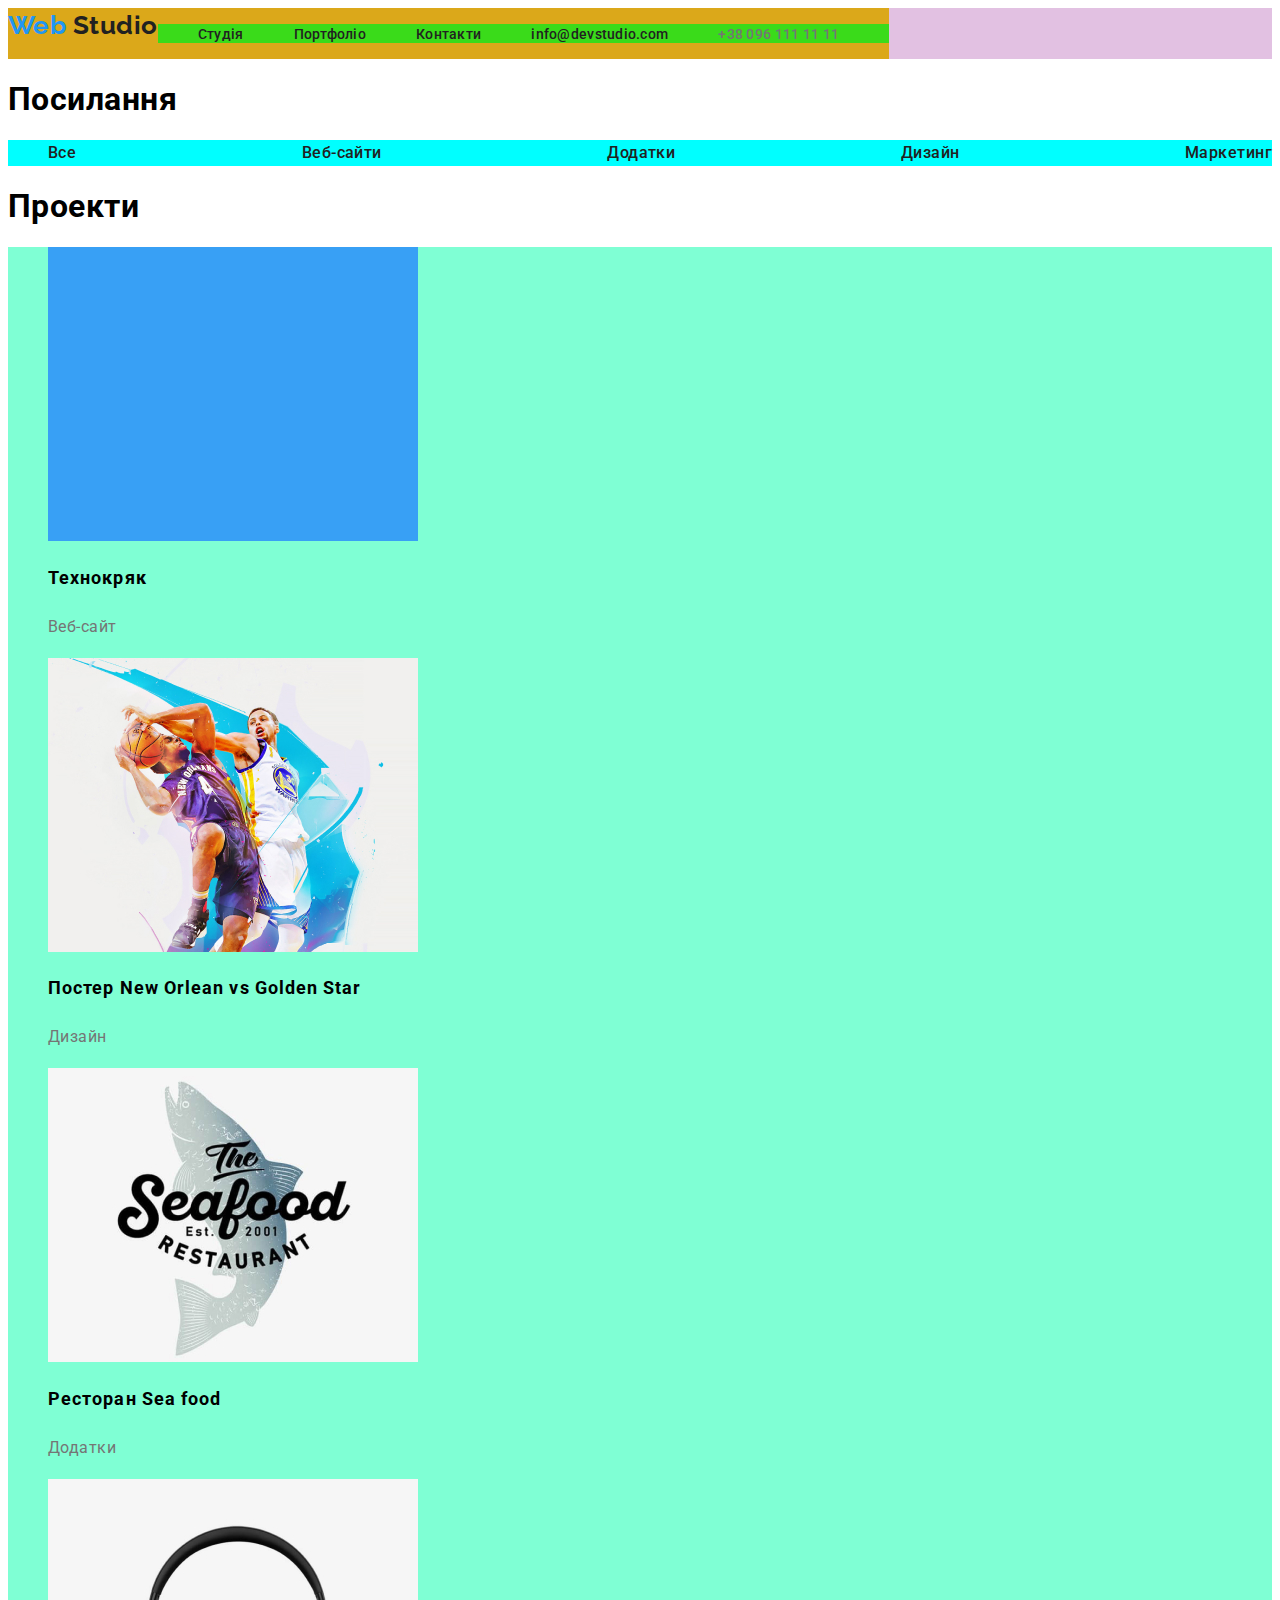
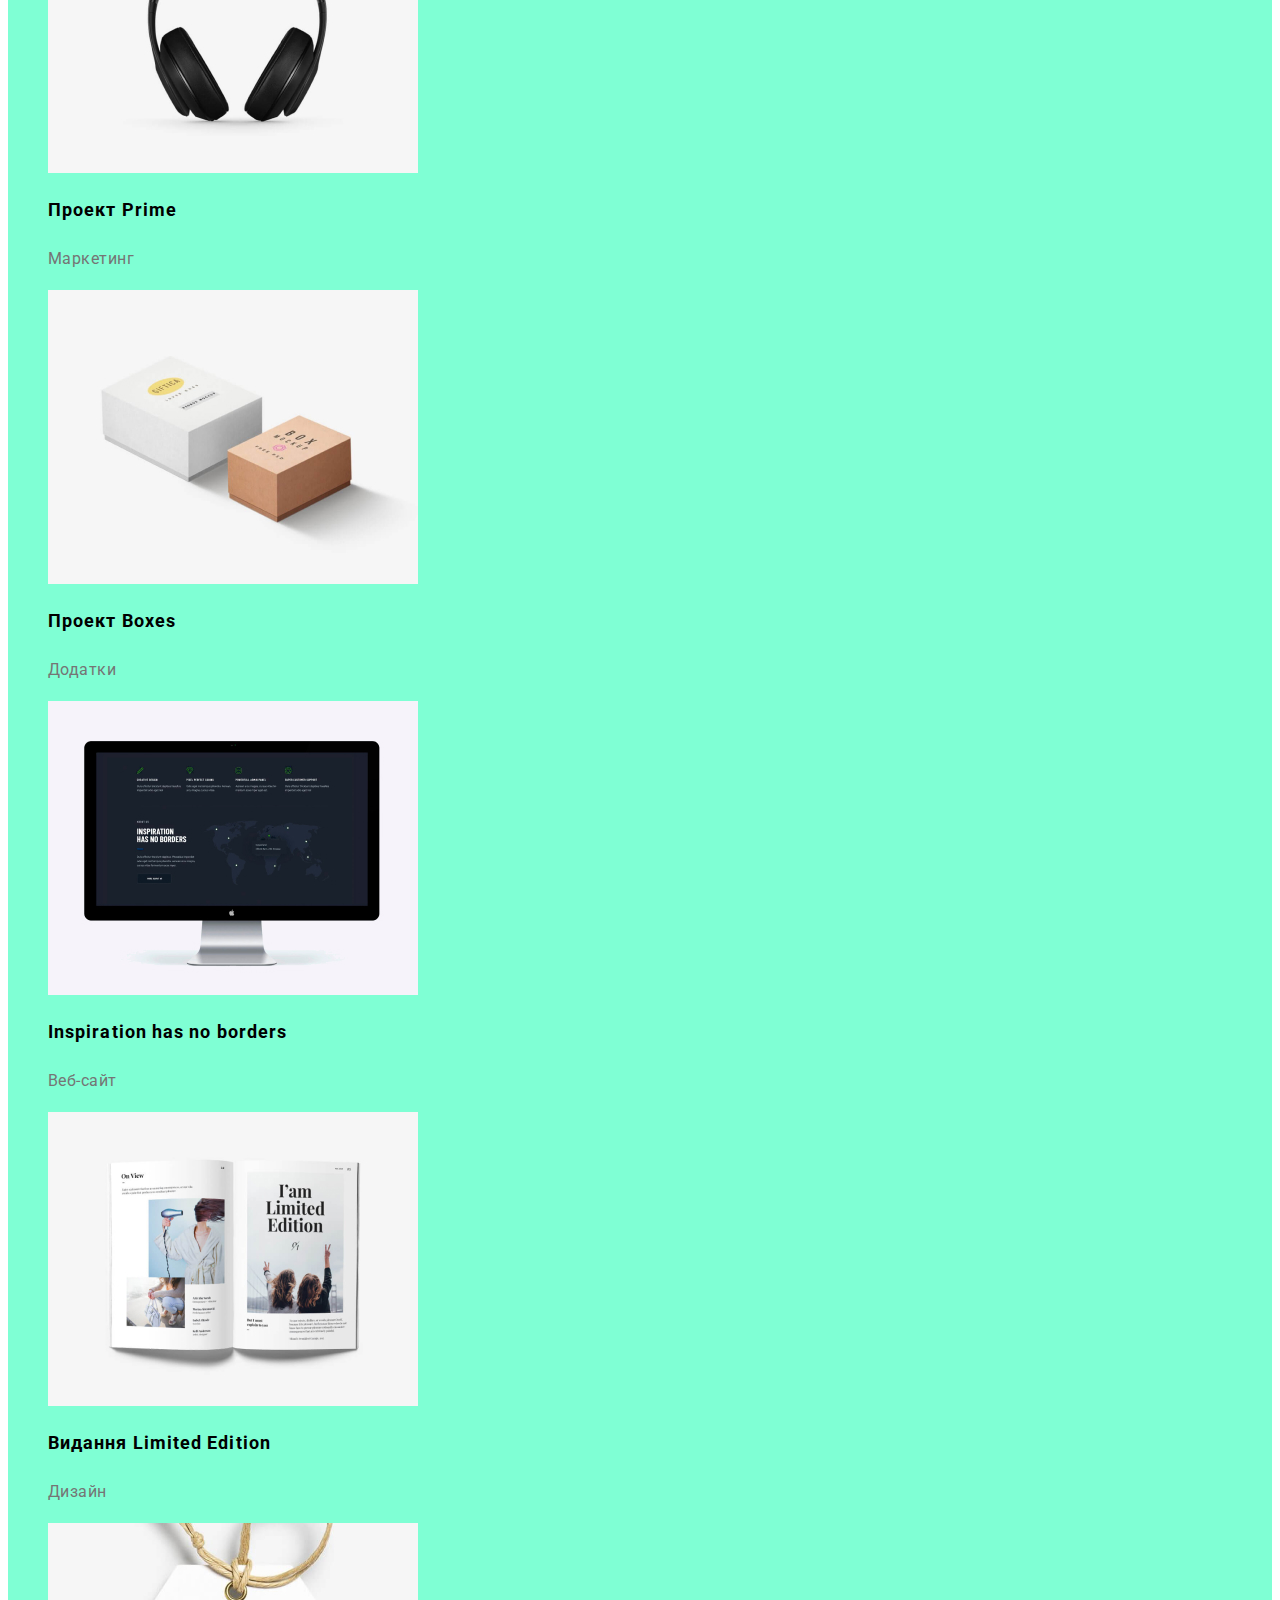
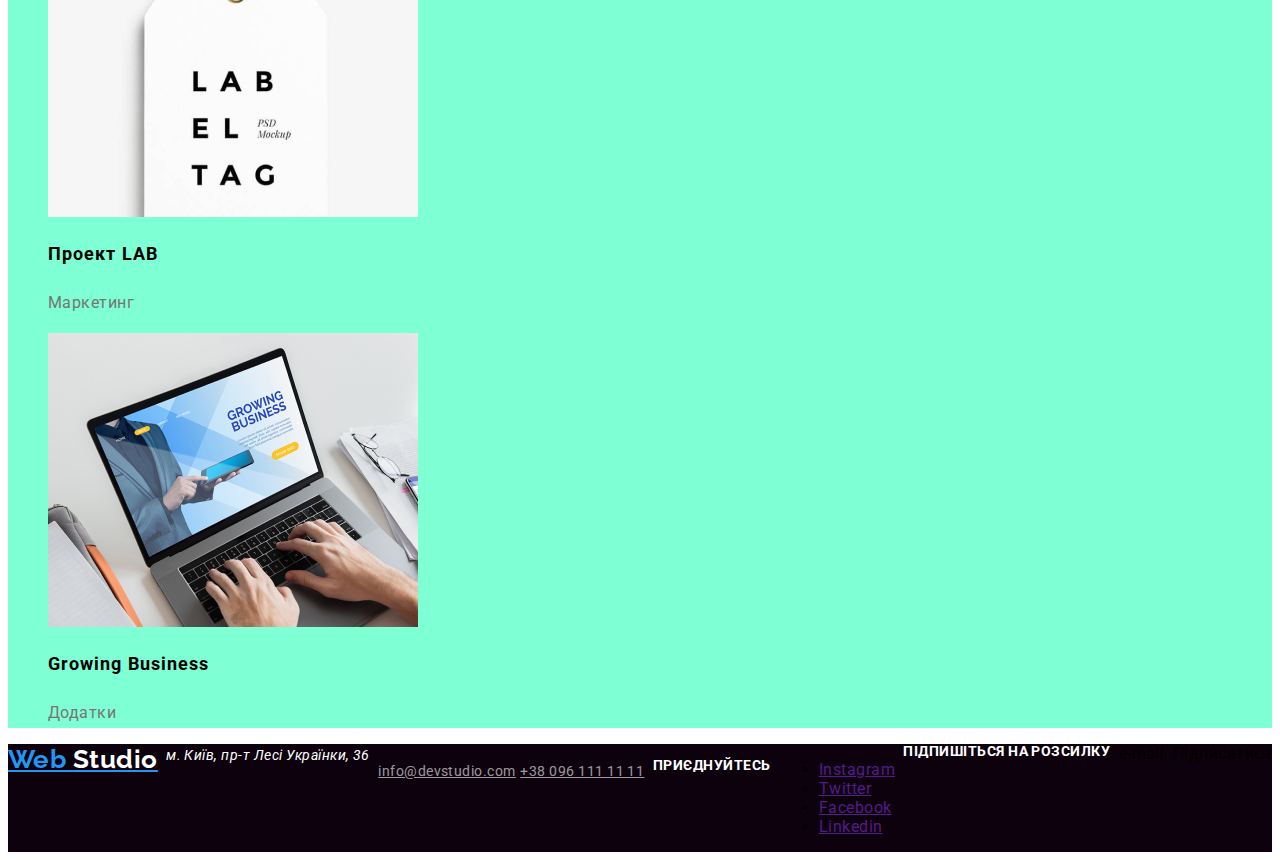
==== portfolio.html @ 268b8dd5 "styles-portfolio" ====
<!DOCTYPE html>
<html lang="en">
<head>
    <meta charset="UTF-8">
    <meta http-equiv="X-UA-Compatible" content="IE=edge">
    <meta name="viewport" content="width=device-width, initial-scale=1.0">
    <title>Document</title>
    <link
        href="https://fonts.googleapis.com/css2?family=Raleway:wght@400;500;700&family=
        Roboto:wght@400;500;700&display=swap"
        rel="stylesheet"/>
    <link rel="stylesheet" href="./css/styles-portfolio.css"/>
</head>
<body>
    <header class="head-main">
        <nav class="head-nav">
            <a href="" class="name-one">Web
                <span class="name-two">Studio</span></a>
    
          <ul class="comtainer-nav">
                <li><a href="" class="hat">Студія</a></li>
                <li><a href="" class="hat">Портфоліо</a></li>
                <li><a href="" class="hat">Контакти</a></li>
                <li><a href="" class="mail-one">info@devstudio.com</a></li>
                <li><a href="" class="number">+38 096 111 11 11</a></li>
          </ul>
        </nav>
    </header>
<section>
    <h1>Посилання</h1>
    <!--hidden-->
   
    <ul class="hipperlink">
        <li><a href="" class="hipper">Все</a></li>
        <li><a href="" class="hipper">Веб-сайти</a></li>
        <li><a href="" class="hipper">Додатки</a></li>
        <li><a href="" class="hipper">Дизайн</a></li>
        <li><a href="" class="hipper">Маркетинг</a></li>
    </ul>
</section>
<section class="main-project">
    <h1>Проекти</h1>
    <!--hidden-->
    
    <ul class="project">
        <li>
            <img src="./images-portfolio/hover-overlay.jpg" alt="Технокряк">
            <h2 class="project-list">Технокряк</h2>
            <p class="text-in">Веб-сайт</p>
        </li>
        <li>
            <img src="./images-portfolio/img-p-2.jpg" alt="Постер">
            <h2 class="project-list">Постер New Orlean vs Golden Star</h2>
            <p class="text-in">Дизайн</p>
        </li>
        <li>
            <img src="./images-portfolio/img-p-3.jpg" alt="ресторан">
            <h2 class="project-list">Ресторан Sea food</h2>
            <p class="text-in">Додатки</p>
        </li>
        <li>
            <img src="./images-portfolio/img-p-4.jpg" alt="proekt">
            <h2 class="project-list">Проект Prime</h2>
            <p class="text-in">Маркетинг</p>
        </li>
        <li>
            <img src="./images-portfolio/img-p-5.jpg" alt="boxes">
            <h2 class="project-list">Проект Boxes</h2>
            <p class="text-in">Додатки</p>
        </li>
        <li>
            <img src="./images-portfolio/img-p-6.jpg" alt="inspiration">
            <h2 class="project-list">Inspiration has no borders</h2>
            <p class="text-in">Веб-сайт</p>
        </li>
        <li>
            <img src="./images-portfolio/img-p-7.jpg" alt="vydannia">
            <h2 class="project-list">Видання Limited Edition</h2>
            <p class="text-in">Дизайн</p>
        </li>
        <li>
            <img src="./images-portfolio/img-p-8.jpg" alt="lab">
            <h2 class="project-list">Проект LAB</h2>
            <p class="text-in">Маркетинг</p>
        </li>
        <li>
            <img src="./images-portfolio/img-p-9.jpg" alt="growing">
            <h2 class="project-list">Growing Business</h2>
            <p class="text-in">Додатки</p>
        </li>
            </ul>
</section>

<footer class="last">
    <a href="" class="logo-one">Web
        <span class="logo-two">Studio</span></a>

    <address class="location">м. Київ, пр-т Лесі Українки, 36</address>

    <p>
        <a href="" class="phone">info@devstudio.com</a>
        <a href="" class="phone">+38 096 111 11 11</a>
    </p>

    <h3 class="subscribe">Приєднуйтесь</h3>
    <ul>
        <li><a href="">Instagram</a></li>
        <li><a href="">Twitter</a></li>
        <li><a href="">Facebook</a></li>
        <li><a href="">Linkedin</a></li>
    </ul>

    <b class="subscribe">Підпишіться на розсилку</b>
    <div>e-mail</div>
    <div class="button">Підписатися</div>
</footer>
</body>
</html>
---- css/styles-portfolio.css ----
html {
  box-sizing: border-box;
}
*,
*::before,
*::after {
  box-sizing: inherit;
}
:root {
  --main-color: #212121;
  --accent-color: #2196f3;
  --add-color: #757575;
  --add-color-two: #ffffff;
}
body {
  color: var (--main-color);
  font-family: Roboto, sans-serif;
  letter-spacing: 0.03em;
}
.name-one {
  font-family: Raleway, sans-serif;
  font-weight: 700;
  font-size: 26px;
  line-height: 1.19;
  color: var(--accent-color);
  text-decoration: none;
}
.name-two {
  font-weight: 700;
  font-size: 26px;
  line-height: 1.38;
  color: var(--main-color);
}
.hat {
  color: var(--main-color);
  font-weight: 500;
  font-size: 14px;
  line-height: 1.14;
  letter-spacing: 0.02em;
  text-decoration: none;
}
.hat:hover,
.hat:focus {
  color: var(--accent-color);
}
.mail-one {
  color: var(--main-color);
  font-weight: 500;
  font-size: 14px;
  line-height: 1.14;
  letter-spacing: 0.02em;
  text-decoration: none;
}
.number {
  font-weight: 500;
  font-size: 14px;
  line-height: 1.14;
  letter-spacing: 0.02em;
  color: var(--add-color);
  text-decoration: none;
}
.mail-one:hover,
.mail-one:focus {
  color: var(--accent-color);
}
.hipperlink {
  list-style-type: none;
  background-color: aqua;
  display: flex;
  justify-content: space-between;
}
.hipper {
  text-decoration: none;
  font-weight: 500;
  font-size: 16px;
  line-height: 1.62;
  color: var(--main-color);
}
.comtainer-nav li {
  margin-right: 50px;
  outline: tomato;
  list-style-type: none;
}
.project {
  list-style-type: none;
  background-color: aquamarine;
  justify-content: center;
}
.project-list {
  font-weight: 700;
  font-size: 18px;
  line-height: 2;
  letter-spacing: 0.06em;
  color: var (--main-color);
}
.text-in {
  font-weight: 400;
  font-size: 16px;
  line-height: 1.87;
  color: var(--add-color);
}
.logo-one {
  font-family: Raleway, sans-serif;
  font-weight: 700;
  font-size: 26px;
  line-height: 1.19;
  color: var(--accent-color);
}
.logo-two {
  font-weight: 700;
  font-size: 26px;
  line-height: 1.19;
  color: var(--add-color-two);
}
.location {
  font-size: 14px;
  line-height: 1.71;
  color: var(--add-color-two);
}
.phone {
  font-size: 14px;
  line-height: 1.71;
  color: rgba(255, 255, 255, 0.6);
}
.subscribe {
  font-weight: 700;
  font-size: 14px;
  line-height: 1.14;
  text-transform: uppercase;
  color: var(--add-color-two);
}
.last {
  display: flex;
  justify-content: space-between;
  background-color: rgb(12, 1, 12);
}
.head-main {
  display: flex;
  justify-content: space-between;
  background-color: rgb(226, 193, 226);
}
.comtainer-nav {
  display: flex;
  justify-content: space-between;
  background-color: rgb(58, 219, 26);
}
.comtainer-nav li {
  margin-right: 50px;
  outline: tomato;
  /* нема outline? */
  list-style-type: none;
}
.head-nav {
  display: flex;
  justify-content: space-between;
  background-color: rgb(219, 168, 26);
}
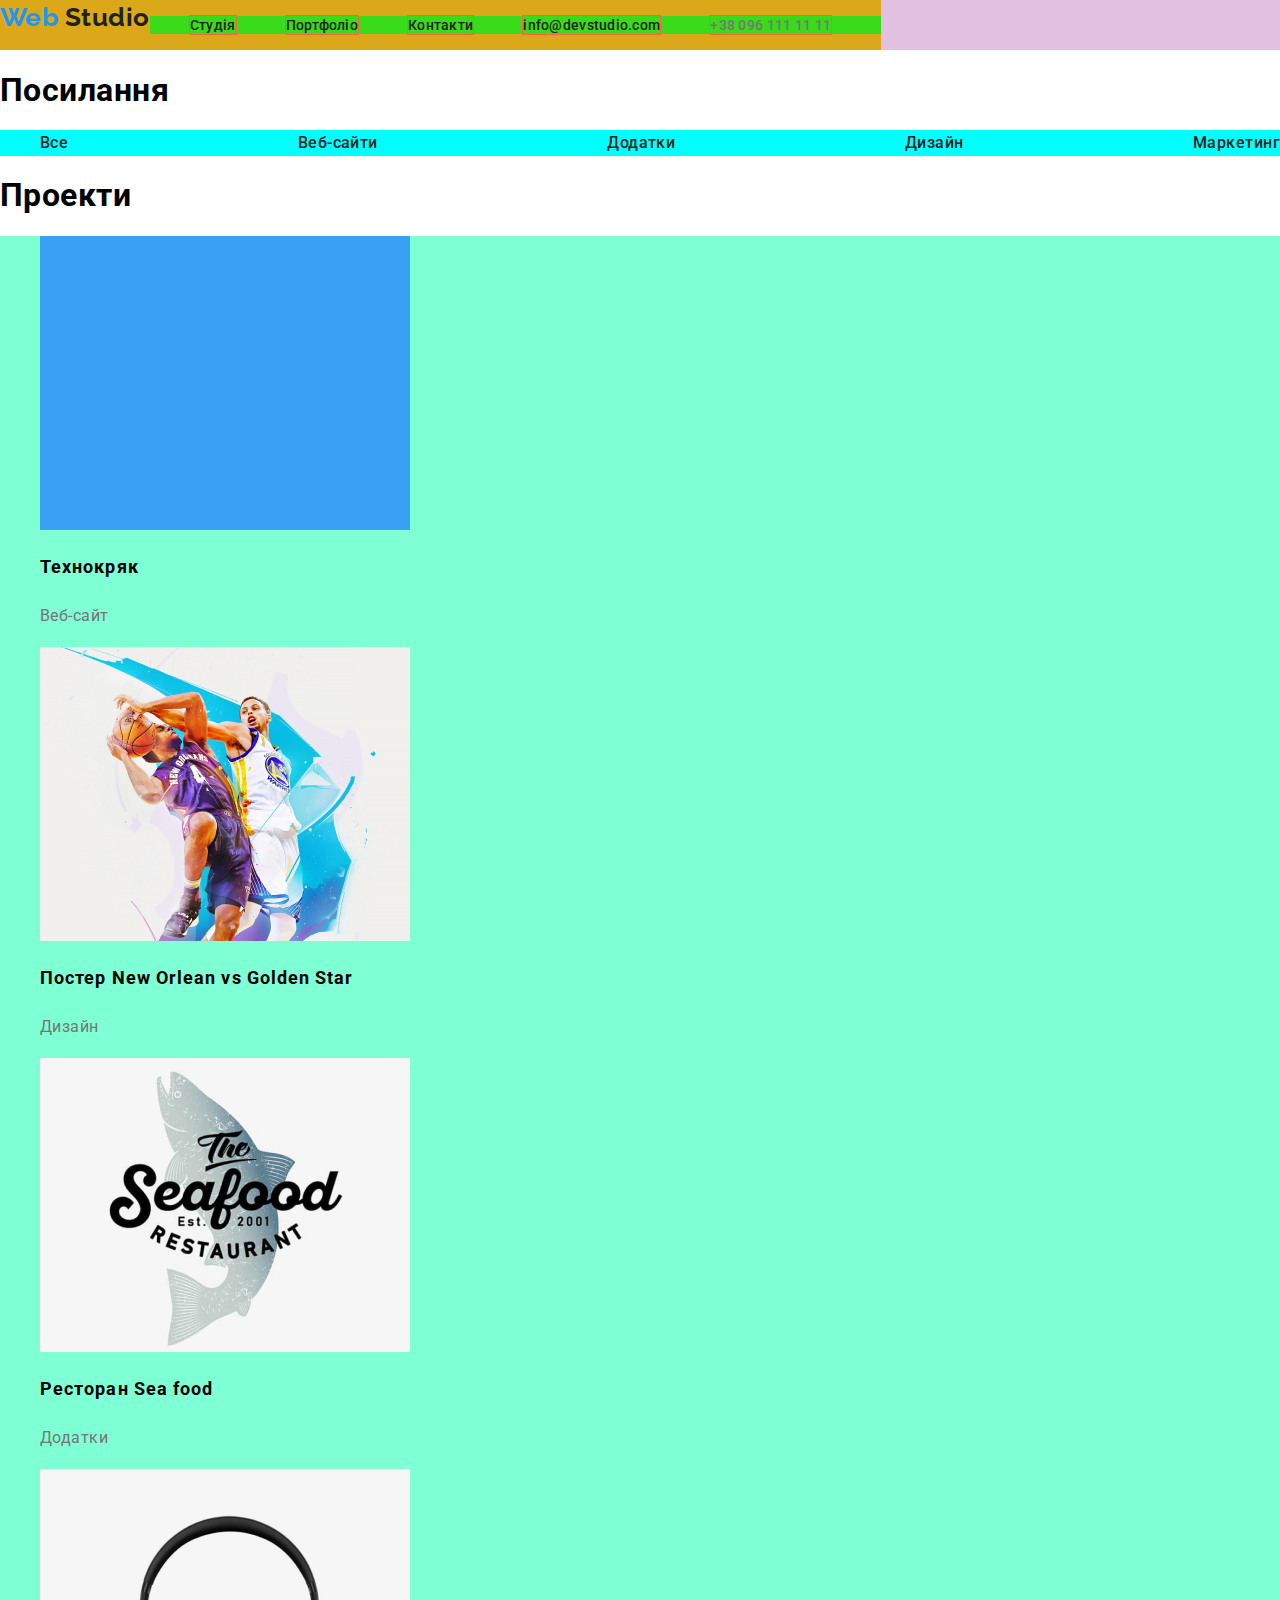
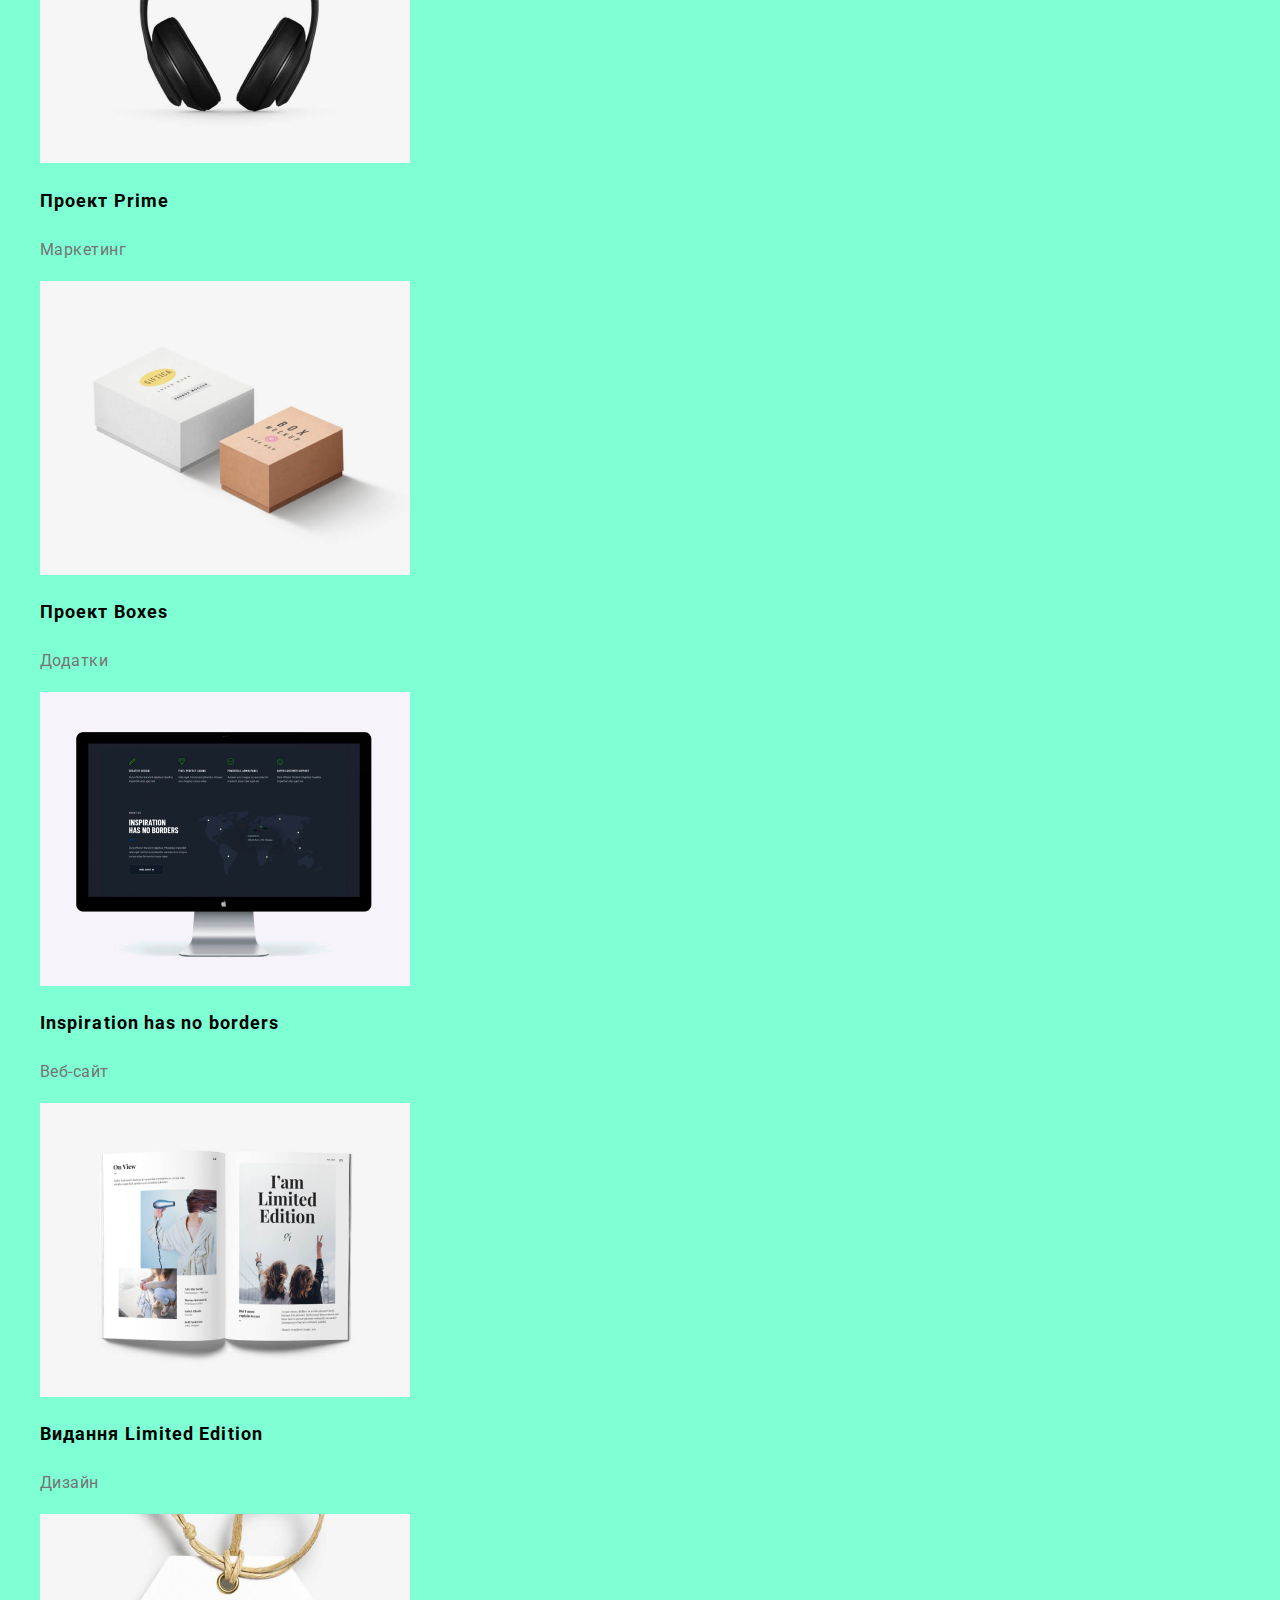
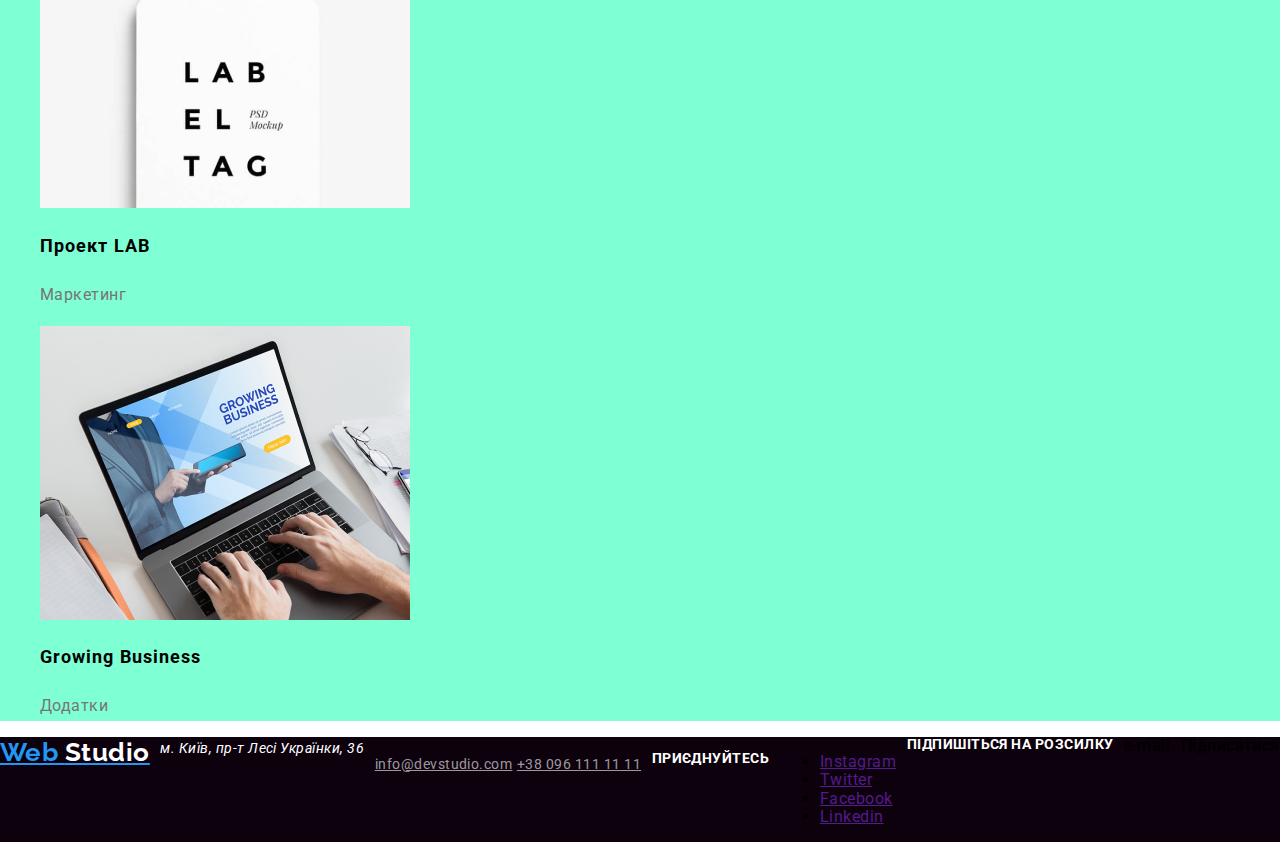
==== commit ccb15f4b: "classes" ====
--- a/portfolio.html
+++ b/portfolio.html
@@ -9,6 +9,8 @@
         href="https://fonts.googleapis.com/css2?family=Raleway:wght@400;500;700&family=
         Roboto:wght@400;500;700&display=swap"
         rel="stylesheet"/>
+    <link rel="stylesheet" 
+    href="https://cdnjs.cloudflare.com/ajax/libs/modern-normalize/1.1.0/modern-normalize.min.css" />
     <link rel="stylesheet" href="./css/styles-portfolio.css"/>
 </head>
 <body>
@@ -18,7 +20,7 @@
                 <span class="name-two">Studio</span></a>
     
           <ul class="comtainer-nav">
-                <li><a href="" class="hat">Студія</a></li>
+                <li><a href="./index.html" class="hat">Студія</a></li>
                 <li><a href="" class="hat">Портфоліо</a></li>
                 <li><a href="" class="hat">Контакти</a></li>
                 <li><a href="" class="mail-one">info@devstudio.com</a></li>
--- a/css/styles-portfolio.css
+++ b/css/styles-portfolio.css
@@ -146,8 +146,8 @@
 }
 .comtainer-nav li {
   margin-right: 50px;
-  outline: tomato;
-  /* нема outline? */
+  outline: 1px solid tomato;
+  /* нема outline? вже є: пропустила 1px solid*/
   list-style-type: none;
 }
 .head-nav {
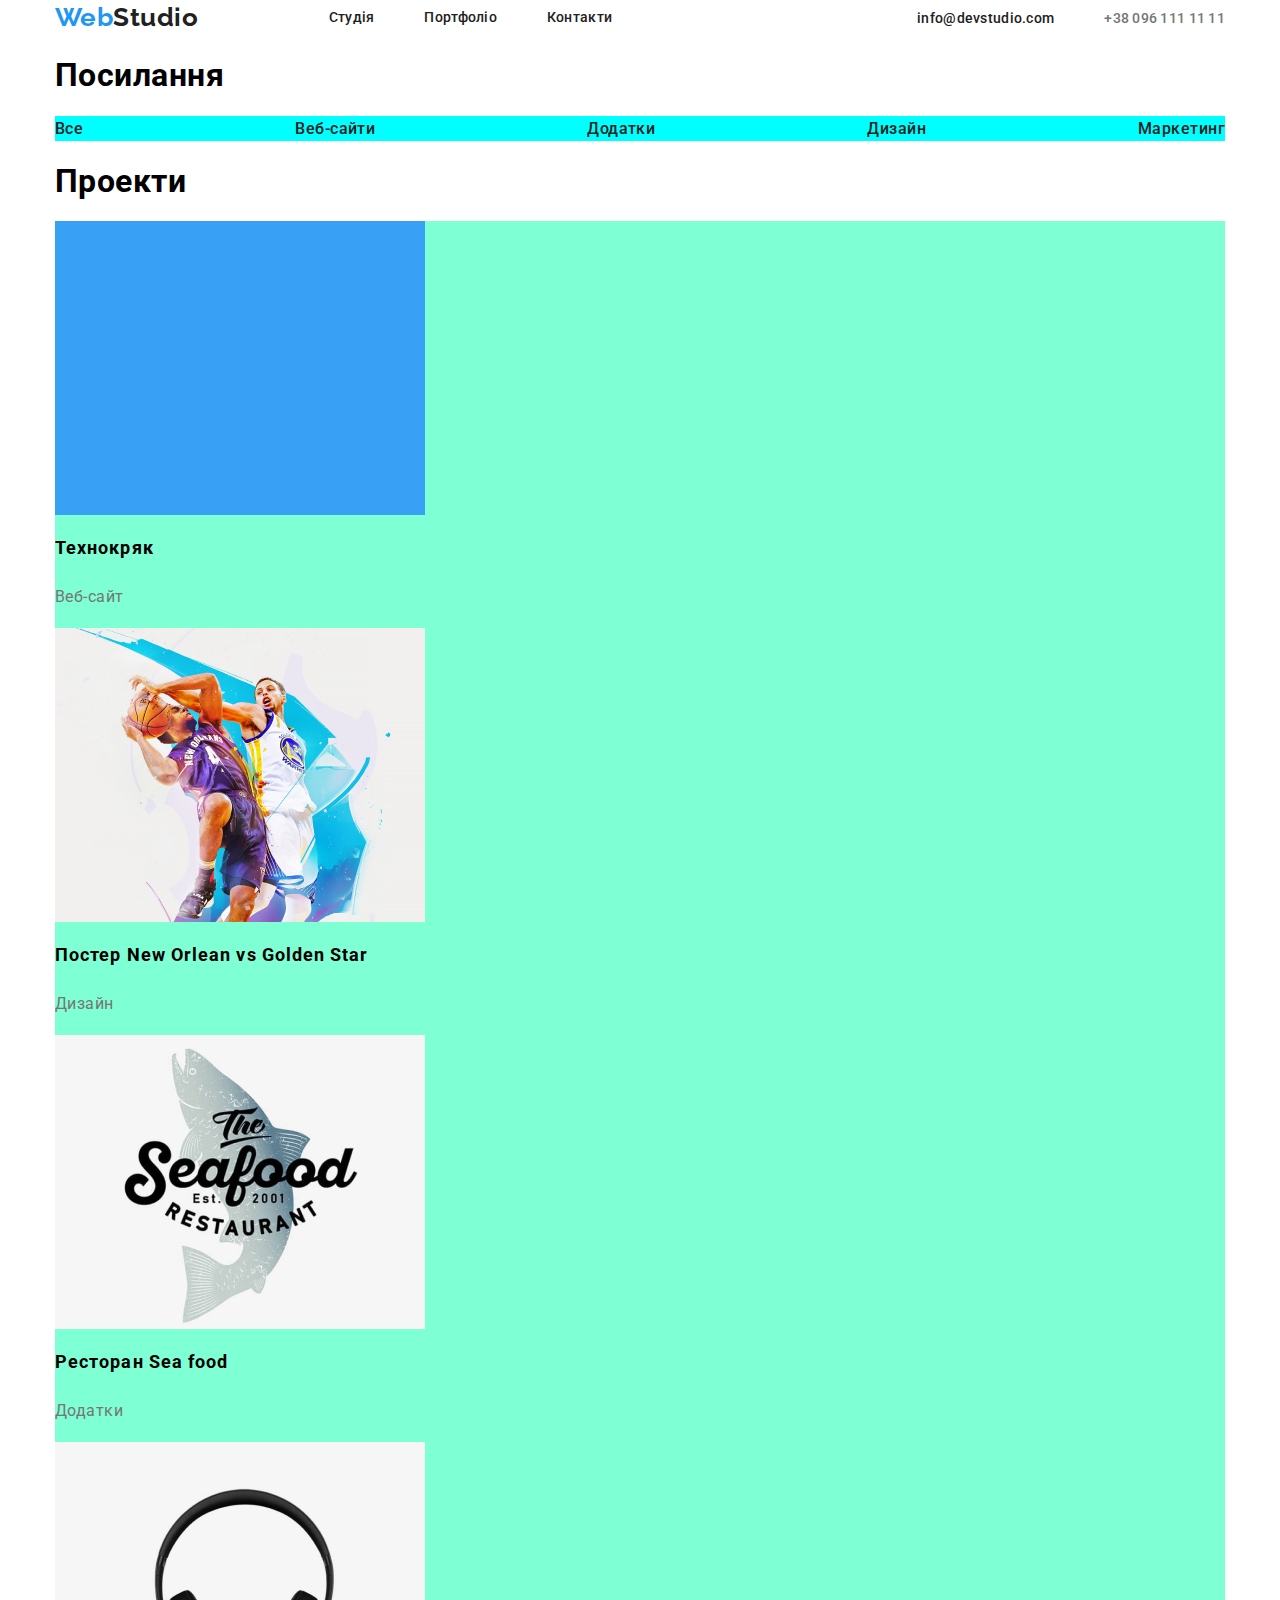
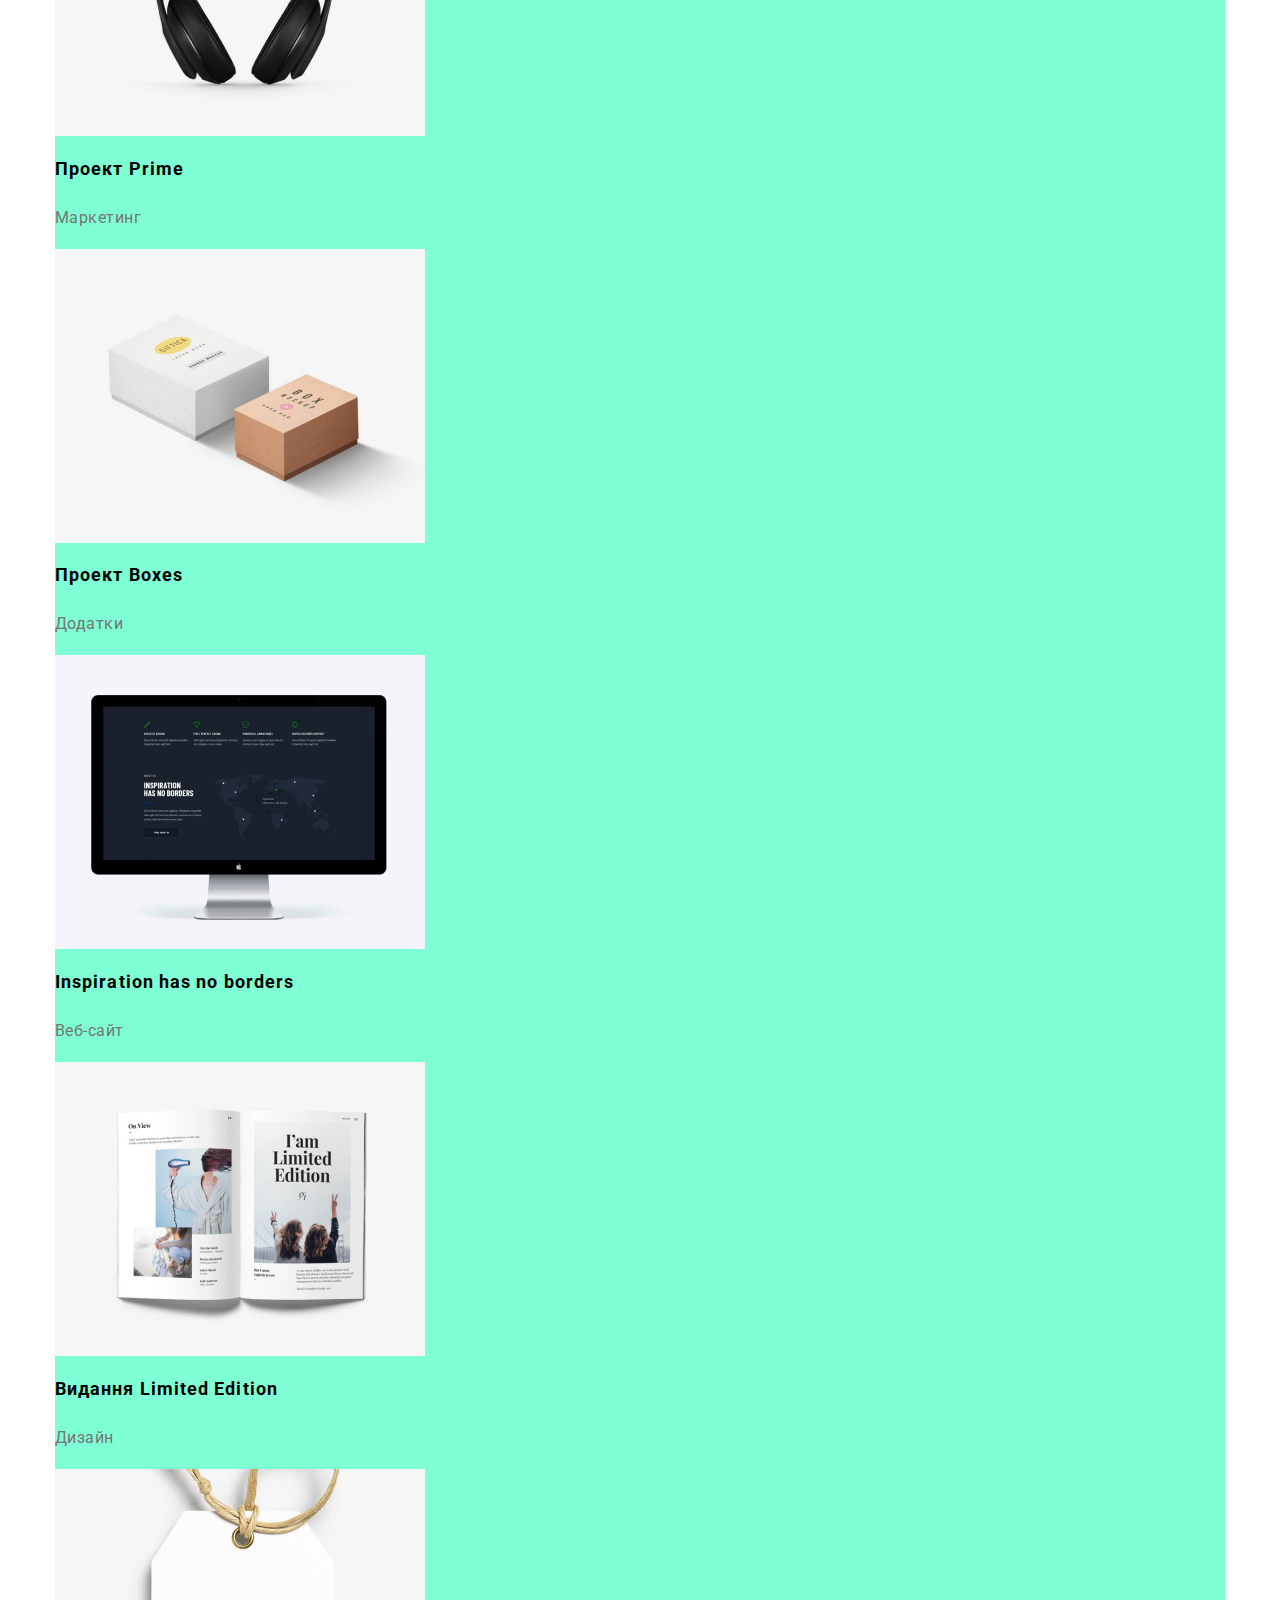
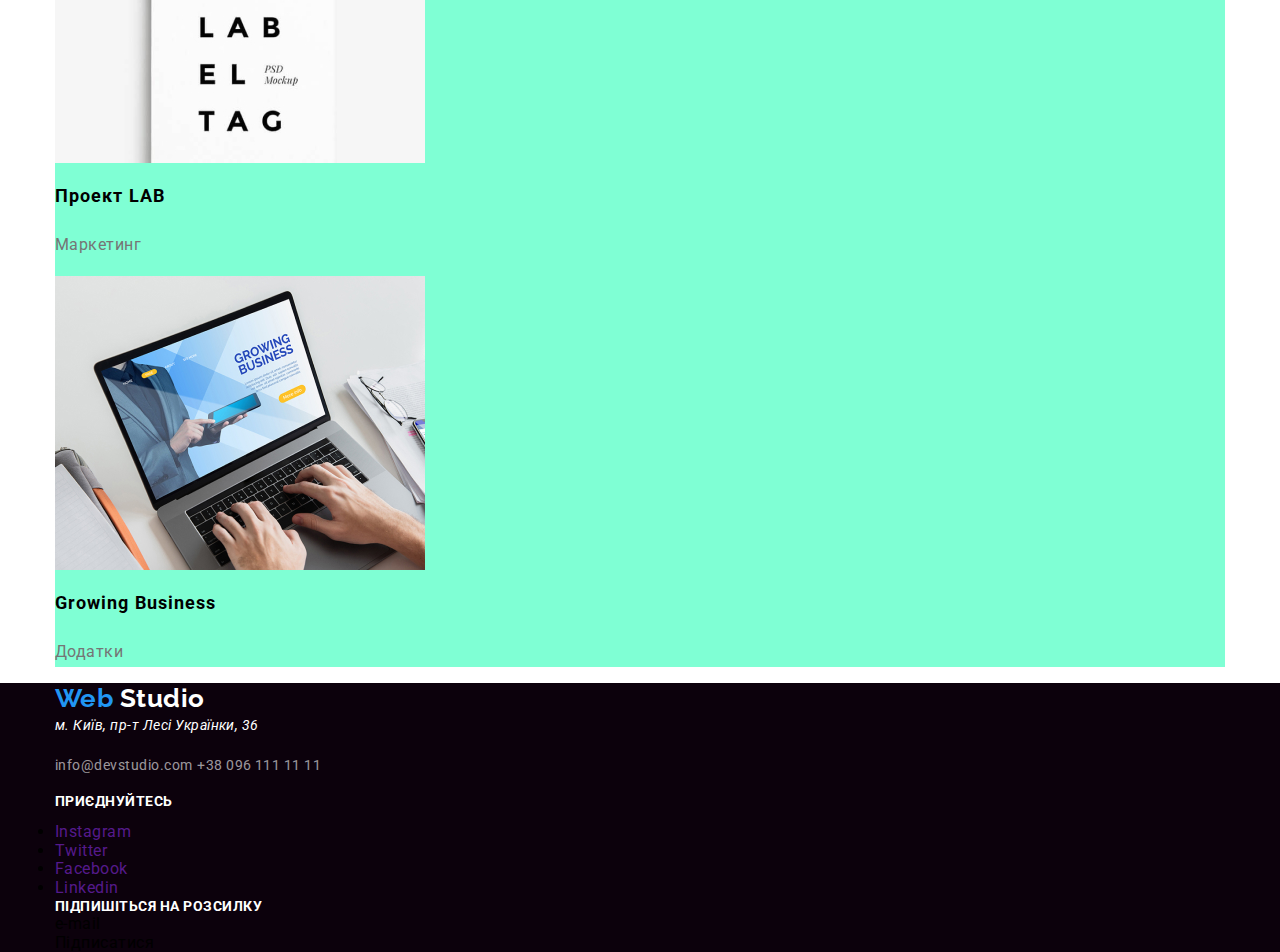
==== commit 73886579: "portfolio" ====
--- a/portfolio.html
+++ b/portfolio.html
@@ -14,24 +14,28 @@
     <link rel="stylesheet" href="./css/styles-portfolio.css"/>
 </head>
 <body>
-    <header class="head-main">
-        <nav class="head-nav">
-            <a href="" class="name-one">Web
-                <span class="name-two">Studio</span></a>
+    <header class="head">
+        <div class="container headernav">
+            <a href="" class="name-one">Web<span class="name-two">Studio</span></a>
+            <nav class="navigation">
+                <ul class="container-nav">
+                    <li class="item"><a class="studio" href="./index.html">Студія</a></li>
+                    <li class="item"><a class="studio" href="./portfolio.html">Портфоліо</a></li>
+                    <li class="item"><a class="studio" href="">Контакти</a></li>
+                </ul>
+                <ul class="contacts">
+                    <li><a class="mail" href="">info@devstudio.com</a></li>
+                    <li><a class="number" href="">+38 096 111 11 11</a></li>
+                </ul>
+            </nav>
+        </div>
+    </header>
+
+<section>
+    <div class="container">
+        <h1>Посилання</h1>
+    <!--hidden-->
     
-          <ul class="comtainer-nav">
-                <li><a href="./index.html" class="hat">Студія</a></li>
-                <li><a href="" class="hat">Портфоліо</a></li>
-                <li><a href="" class="hat">Контакти</a></li>
-                <li><a href="" class="mail-one">info@devstudio.com</a></li>
-                <li><a href="" class="number">+38 096 111 11 11</a></li>
-          </ul>
-        </nav>
-    </header>
-<section>
-    <h1>Посилання</h1>
-    <!--hidden-->
-   
     <ul class="hipperlink">
         <li><a href="" class="hipper">Все</a></li>
         <li><a href="" class="hipper">Веб-сайти</a></li>
@@ -39,82 +43,88 @@
         <li><a href="" class="hipper">Дизайн</a></li>
         <li><a href="" class="hipper">Маркетинг</a></li>
     </ul>
-</section>
-<section class="main-project">
-    <h1>Проекти</h1>
-    <!--hidden-->
-    
-    <ul class="project">
-        <li>
-            <img src="./images-portfolio/hover-overlay.jpg" alt="Технокряк">
-            <h2 class="project-list">Технокряк</h2>
-            <p class="text-in">Веб-сайт</p>
-        </li>
-        <li>
-            <img src="./images-portfolio/img-p-2.jpg" alt="Постер">
-            <h2 class="project-list">Постер New Orlean vs Golden Star</h2>
-            <p class="text-in">Дизайн</p>
-        </li>
-        <li>
-            <img src="./images-portfolio/img-p-3.jpg" alt="ресторан">
-            <h2 class="project-list">Ресторан Sea food</h2>
-            <p class="text-in">Додатки</p>
-        </li>
-        <li>
-            <img src="./images-portfolio/img-p-4.jpg" alt="proekt">
-            <h2 class="project-list">Проект Prime</h2>
-            <p class="text-in">Маркетинг</p>
-        </li>
-        <li>
-            <img src="./images-portfolio/img-p-5.jpg" alt="boxes">
-            <h2 class="project-list">Проект Boxes</h2>
-            <p class="text-in">Додатки</p>
-        </li>
-        <li>
-            <img src="./images-portfolio/img-p-6.jpg" alt="inspiration">
-            <h2 class="project-list">Inspiration has no borders</h2>
-            <p class="text-in">Веб-сайт</p>
-        </li>
-        <li>
-            <img src="./images-portfolio/img-p-7.jpg" alt="vydannia">
-            <h2 class="project-list">Видання Limited Edition</h2>
-            <p class="text-in">Дизайн</p>
-        </li>
-        <li>
-            <img src="./images-portfolio/img-p-8.jpg" alt="lab">
-            <h2 class="project-list">Проект LAB</h2>
-            <p class="text-in">Маркетинг</p>
-        </li>
-        <li>
-            <img src="./images-portfolio/img-p-9.jpg" alt="growing">
-            <h2 class="project-list">Growing Business</h2>
-            <p class="text-in">Додатки</p>
-        </li>
-            </ul>
+</div>
 </section>
 
+<section class="main-project">
+    <div class="container">
+        <h1>Проекти</h1>
+        <!--hidden-->
+        
+        <ul class="project">
+            <li>
+                <img src="./images-portfolio/hover-overlay.jpg" alt="Технокряк">
+                <h2 class="project-list">Технокряк</h2>
+                <p class="text-in">Веб-сайт</p>
+            </li>
+            <li>
+                <img src="./images-portfolio/img-p-2.jpg" alt="Постер">
+                <h2 class="project-list">Постер New Orlean vs Golden Star</h2>
+                <p class="text-in">Дизайн</p>
+            </li>
+            <li>
+                <img src="./images-portfolio/img-p-3.jpg" alt="ресторан">
+                <h2 class="project-list">Ресторан Sea food</h2>
+                <p class="text-in">Додатки</p>
+            </li>
+            <li>
+                <img src="./images-portfolio/img-p-4.jpg" alt="proekt">
+                <h2 class="project-list">Проект Prime</h2>
+                <p class="text-in">Маркетинг</p>
+            </li>
+            <li>
+                <img src="./images-portfolio/img-p-5.jpg" alt="boxes">
+                <h2 class="project-list">Проект Boxes</h2>
+                <p class="text-in">Додатки</p>
+            </li>
+            <li>
+                <img src="./images-portfolio/img-p-6.jpg" alt="inspiration">
+                <h2 class="project-list">Inspiration has no borders</h2>
+                <p class="text-in">Веб-сайт</p>
+            </li>
+            <li>
+                <img src="./images-portfolio/img-p-7.jpg" alt="vydannia">
+                <h2 class="project-list">Видання Limited Edition</h2>
+                <p class="text-in">Дизайн</p>
+            </li>
+            <li>
+                <img src="./images-portfolio/img-p-8.jpg" alt="lab">
+                <h2 class="project-list">Проект LAB</h2>
+                <p class="text-in">Маркетинг</p>
+            </li>
+            <li>
+                <img src="./images-portfolio/img-p-9.jpg" alt="growing">
+                <h2 class="project-list">Growing Business</h2>
+                <p class="text-in">Додатки</p>
+            </li>
+        </ul>
+    </div>
+    </section>
+
 <footer class="last">
-    <a href="" class="logo-one">Web
-        <span class="logo-two">Studio</span></a>
+    <div class="container">
+<a href="" class="logo-one">Web
+    <span class="logo-two">Studio</span></a>
 
-    <address class="location">м. Київ, пр-т Лесі Українки, 36</address>
+<address class="location">м. Київ, пр-т Лесі Українки, 36</address>
 
-    <p>
-        <a href="" class="phone">info@devstudio.com</a>
-        <a href="" class="phone">+38 096 111 11 11</a>
-    </p>
+<p>
+    <a href="" class="phone">info@devstudio.com</a>
+    <a href="" class="phone">+38 096 111 11 11</a>
+</p>
 
-    <h3 class="subscribe">Приєднуйтесь</h3>
-    <ul>
-        <li><a href="">Instagram</a></li>
-        <li><a href="">Twitter</a></li>
-        <li><a href="">Facebook</a></li>
-        <li><a href="">Linkedin</a></li>
-    </ul>
+<h3 class="subscribe">Приєднуйтесь</h3>
+<ul>
+    <li><a href="">Instagram</a></li>
+    <li><a href="">Twitter</a></li>
+    <li><a href="">Facebook</a></li>
+    <li><a href="">Linkedin</a></li>
+</ul>
 
-    <b class="subscribe">Підпишіться на розсилку</b>
-    <div>e-mail</div>
-    <div class="button">Підписатися</div>
+<b class="subscribe">Підпишіться на розсилку</b>
+<div>e-mail</div>
+<div class="button">Підписатися</div>
+    </div>
 </footer>
 </body>
 </html>--- a/css/styles-portfolio.css
+++ b/css/styles-portfolio.css
@@ -17,52 +17,121 @@
   font-family: Roboto, sans-serif;
   letter-spacing: 0.03em;
 }
+.head {
+  display: flex;
+}
+.navigation {
+  display: flex;
+}
+ul {
+  padding: 0;
+  margin: 0;
+}
+a {
+  text-decoration: none;
+}
+img {
+  display: block;
+}
+
+.container {
+  width: 1200px;
+  margin-left: auto;
+  margin-right: auto;
+  padding-left: 15px;
+  padding-right: 15px;
+}
+
+.headernav {
+  display: flex;
+  align-items: center;
+  justify-content: space-between;
+}
+.container-nav {
+  display: flex;
+  align-items: center;
+}
+
+.container-nav .item {
+  padding: 0;
+  margin-right: 50px;
+  list-style-type: none;
+}
+
+.container-nav .item:last-child {
+  margin-right: 0;
+}
+
+.item {
+  color: var(--main-color);
+  font-weight: 500;
+  font-size: 14px;
+  line-height: 1.14;
+  letter-spacing: 0.02em;
+}
+
+.studio:hover,
+.studio:focus {
+  color: var(--accent-color);
+}
+
+.studio {
+  color: var(--main-color);
+  font-weight: 500;
+  font-size: 14px;
+  line-height: 1.14;
+  letter-spacing: 0.02em;
+}
+
 .name-one {
   font-family: Raleway, sans-serif;
   font-weight: 700;
   font-size: 26px;
   line-height: 1.19;
   color: var(--accent-color);
-  text-decoration: none;
-}
+}
+
 .name-two {
   font-weight: 700;
   font-size: 26px;
   line-height: 1.38;
   color: var(--main-color);
-}
-.hat {
-  color: var(--main-color);
-  font-weight: 500;
-  font-size: 14px;
-  line-height: 1.14;
-  letter-spacing: 0.02em;
-  text-decoration: none;
-}
-.hat:hover,
-.hat:focus {
-  color: var(--accent-color);
-}
-.mail-one {
-  color: var(--main-color);
-  font-weight: 500;
-  font-size: 14px;
-  line-height: 1.14;
-  letter-spacing: 0.02em;
-  text-decoration: none;
-}
+  margin-right: 85px;
+}
+
+.mail {
+  font-weight: 500;
+  font-size: 14px;
+  line-height: 1.14;
+  letter-spacing: 0.02em;
+  color: var(--main-color);
+
+}
+
 .number {
   font-weight: 500;
   font-size: 14px;
   line-height: 1.14;
   letter-spacing: 0.02em;
   color: var(--add-color);
-  text-decoration: none;
-}
-.mail-one:hover,
-.mail-one:focus {
-  color: var(--accent-color);
-}
+}
+
+.mail:hover,
+.mail:focus {
+  color: var(--accent-color);
+}
+
+.contacts {
+  display: flex;
+  align-items: center;
+  list-style-type: none;
+  margin-left: 305px;
+}
+
+.contacts .number {
+  margin-left: 50px;
+}
+
 .hipperlink {
   list-style-type: none;
   background-color: aqua;
@@ -75,11 +144,6 @@
   font-size: 16px;
   line-height: 1.62;
   color: var(--main-color);
-}
-.comtainer-nav li {
-  margin-right: 50px;
-  outline: tomato;
-  list-style-type: none;
 }
 .project {
   list-style-type: none;
@@ -130,28 +194,7 @@
   color: var(--add-color-two);
 }
 .last {
-  display: flex;
-  justify-content: space-between;
+  /* display: flex;
+  justify-content: space-between; */
   background-color: rgb(12, 1, 12);
-}
-.head-main {
-  display: flex;
-  justify-content: space-between;
-  background-color: rgb(226, 193, 226);
-}
-.comtainer-nav {
-  display: flex;
-  justify-content: space-between;
-  background-color: rgb(58, 219, 26);
-}
-.comtainer-nav li {
-  margin-right: 50px;
-  outline: 1px solid tomato;
-  /* нема outline? вже є: пропустила 1px solid*/
-  list-style-type: none;
-}
-.head-nav {
-  display: flex;
-  justify-content: space-between;
-  background-color: rgb(219, 168, 26);
-}
+}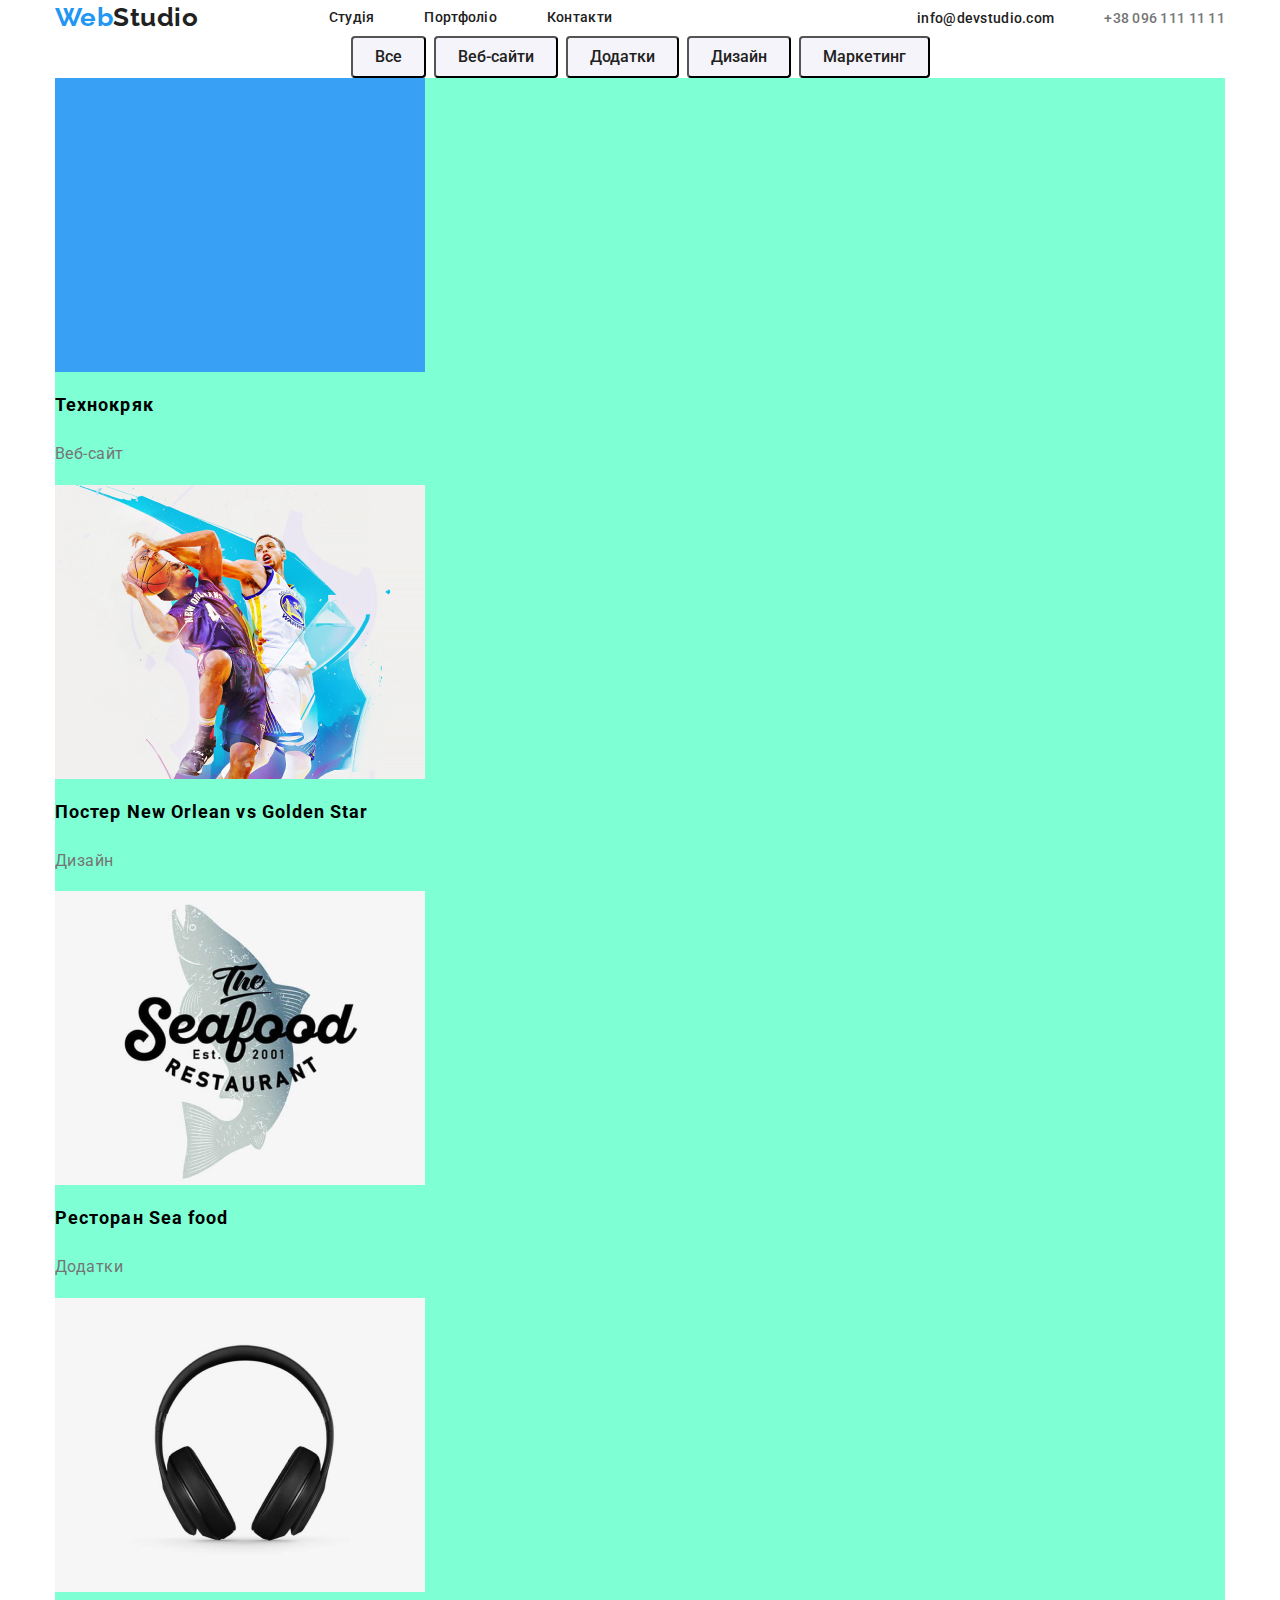
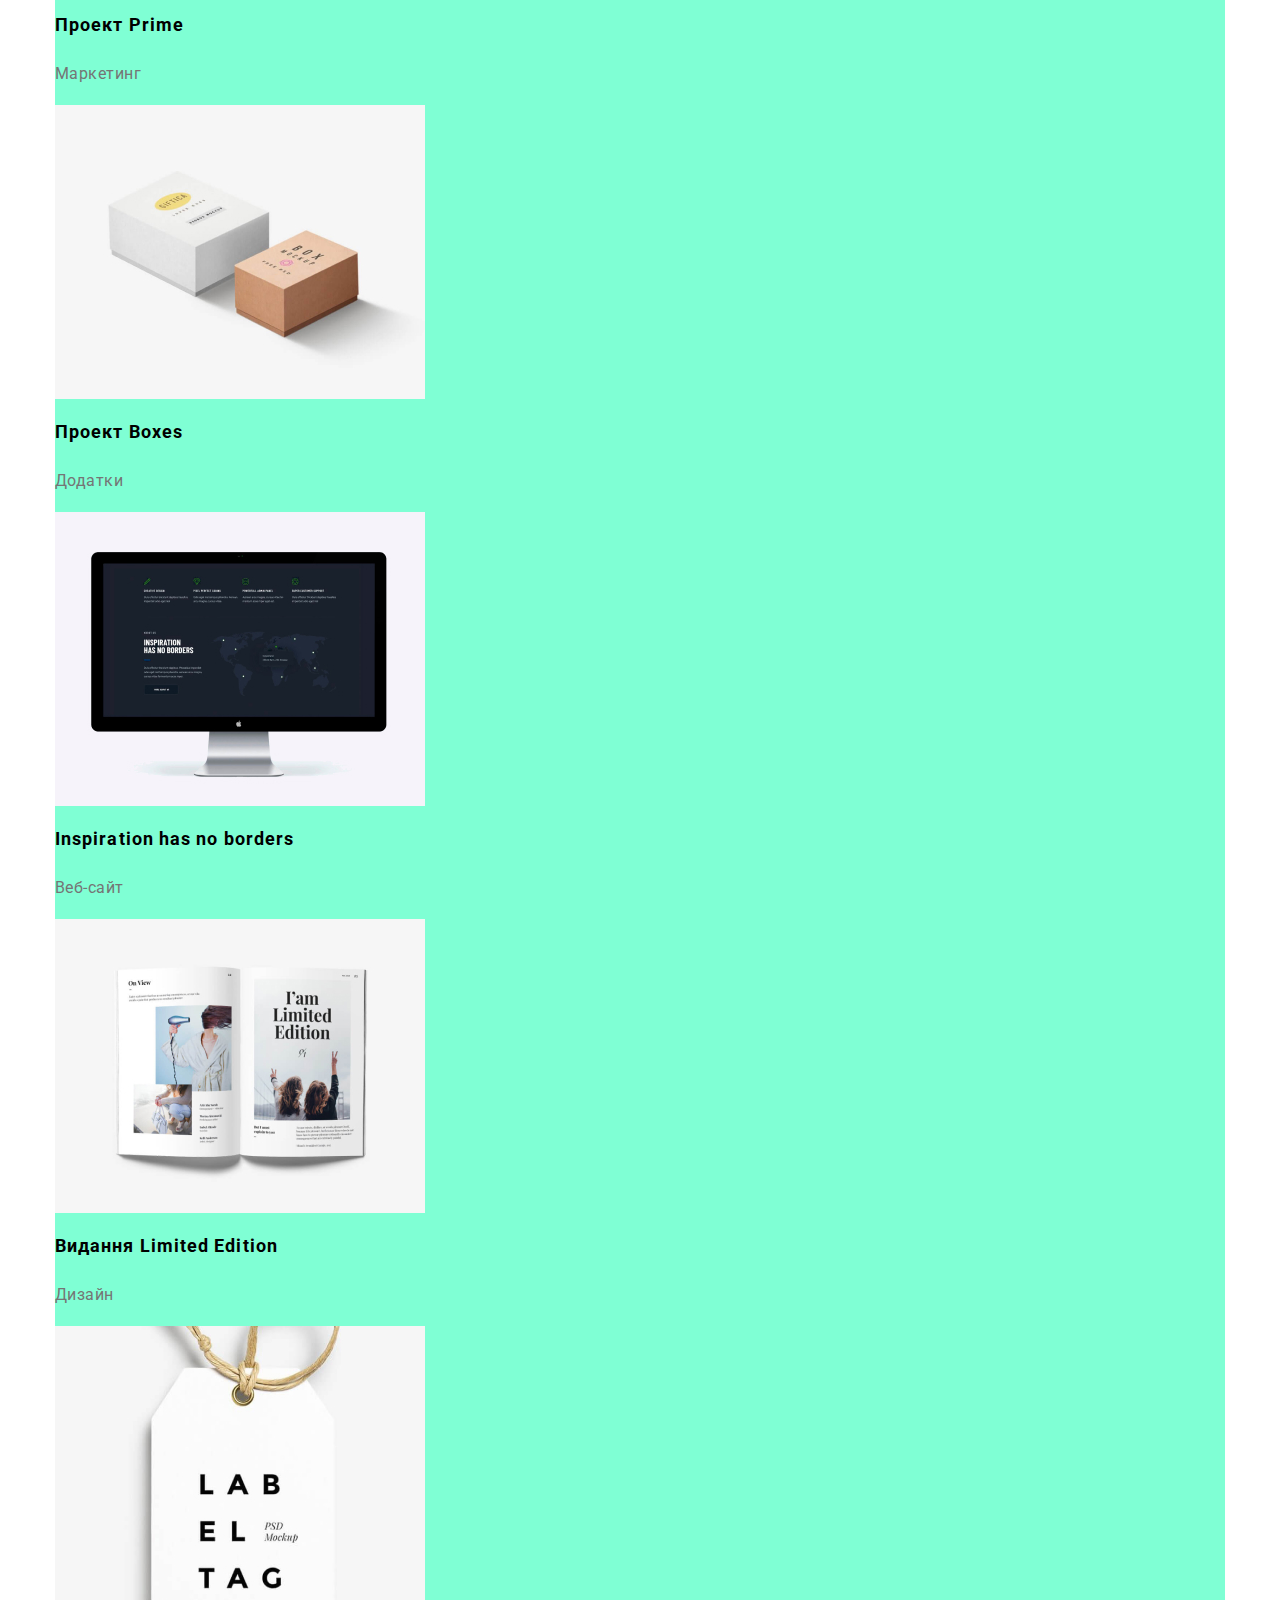
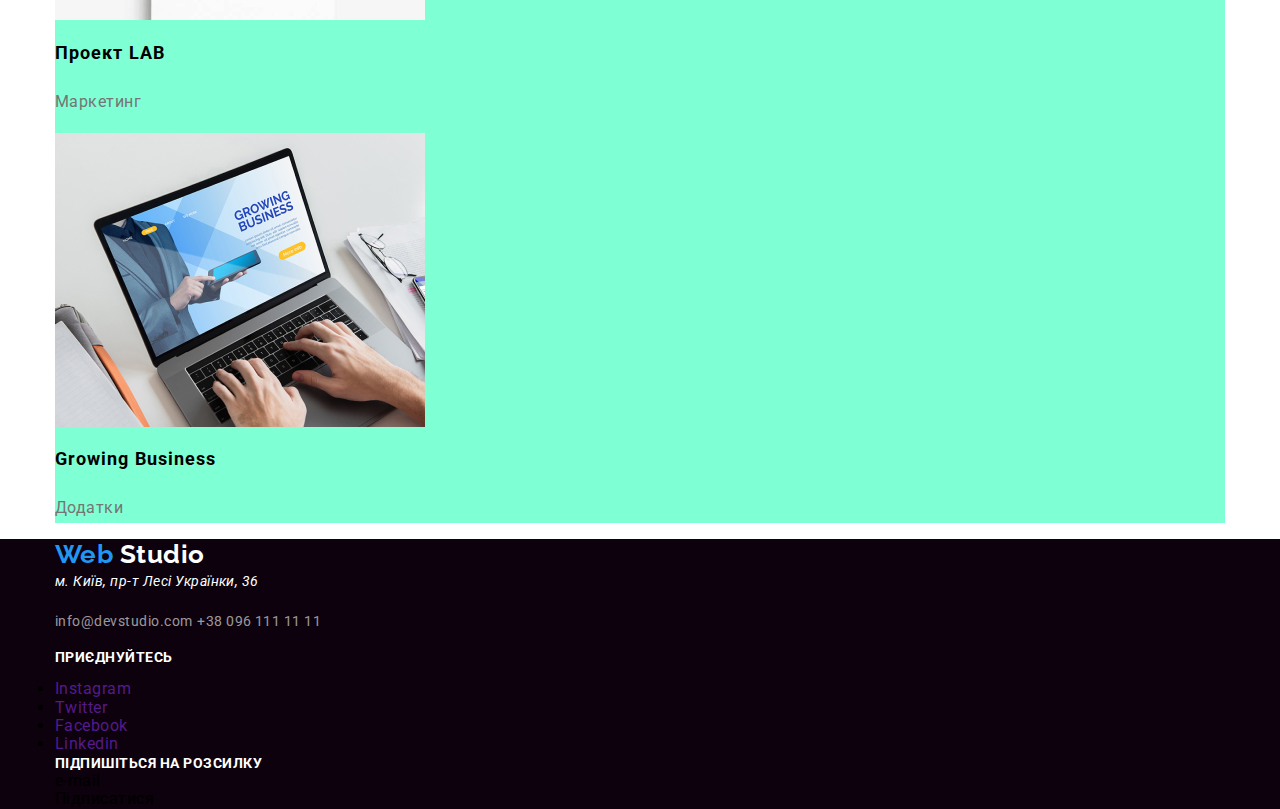
==== commit 207d45fa: "portfolio" ====
--- a/portfolio.html
+++ b/portfolio.html
@@ -33,25 +33,14 @@
 
 <section>
     <div class="container">
-        <h1>Посилання</h1>
-    <!--hidden-->
-    
     <ul class="hipperlink">
-        <li><a href="" class="hipper">Все</a></li>
-        <li><a href="" class="hipper">Веб-сайти</a></li>
-        <li><a href="" class="hipper">Додатки</a></li>
-        <li><a href="" class="hipper">Дизайн</a></li>
-        <li><a href="" class="hipper">Маркетинг</a></li>
+        <li class="tree"><button class="hipper">Все</button></li>
+        <li class="tree"><button class="hipper">Веб-сайти</button></li>
+        <li class="tree"><button class="hipper">Додатки</button></li>
+        <li class="tree"><button class="hipper">Дизайн</button></li>
+        <li class="tree"><button class="hipper">Маркетинг</button></li>
     </ul>
-</div>
-</section>
-
-<section class="main-project">
-    <div class="container">
-        <h1>Проекти</h1>
-        <!--hidden-->
-        
-        <ul class="project">
+    <ul class="project">
             <li>
                 <img src="./images-portfolio/hover-overlay.jpg" alt="Технокряк">
                 <h2 class="project-list">Технокряк</h2>
--- a/css/styles-portfolio.css
+++ b/css/styles-portfolio.css
@@ -134,9 +134,14 @@
 
 .hipperlink {
   list-style-type: none;
-  background-color: aqua;
-  display: flex;
-  justify-content: space-between;
+  display: flex;
+  justify-content: center;
+}
+.tree {
+  margin-right: 8px;
+}
+.tree:last-child {
+  margin-right: 0;
 }
 .hipper {
   text-decoration: none;
@@ -144,7 +149,16 @@
   font-size: 16px;
   line-height: 1.62;
   color: var(--main-color);
-}
+  padding: 6px 22px;
+  background-color: #F5F4FA;
+  border-radius: 4px;
+}
+.hipper:hover,
+.hipper:focus {
+  color: var(--add-color-two);
+  background-color: var(--accent-color);
+}
+
 .project {
   list-style-type: none;
   background-color: aquamarine;
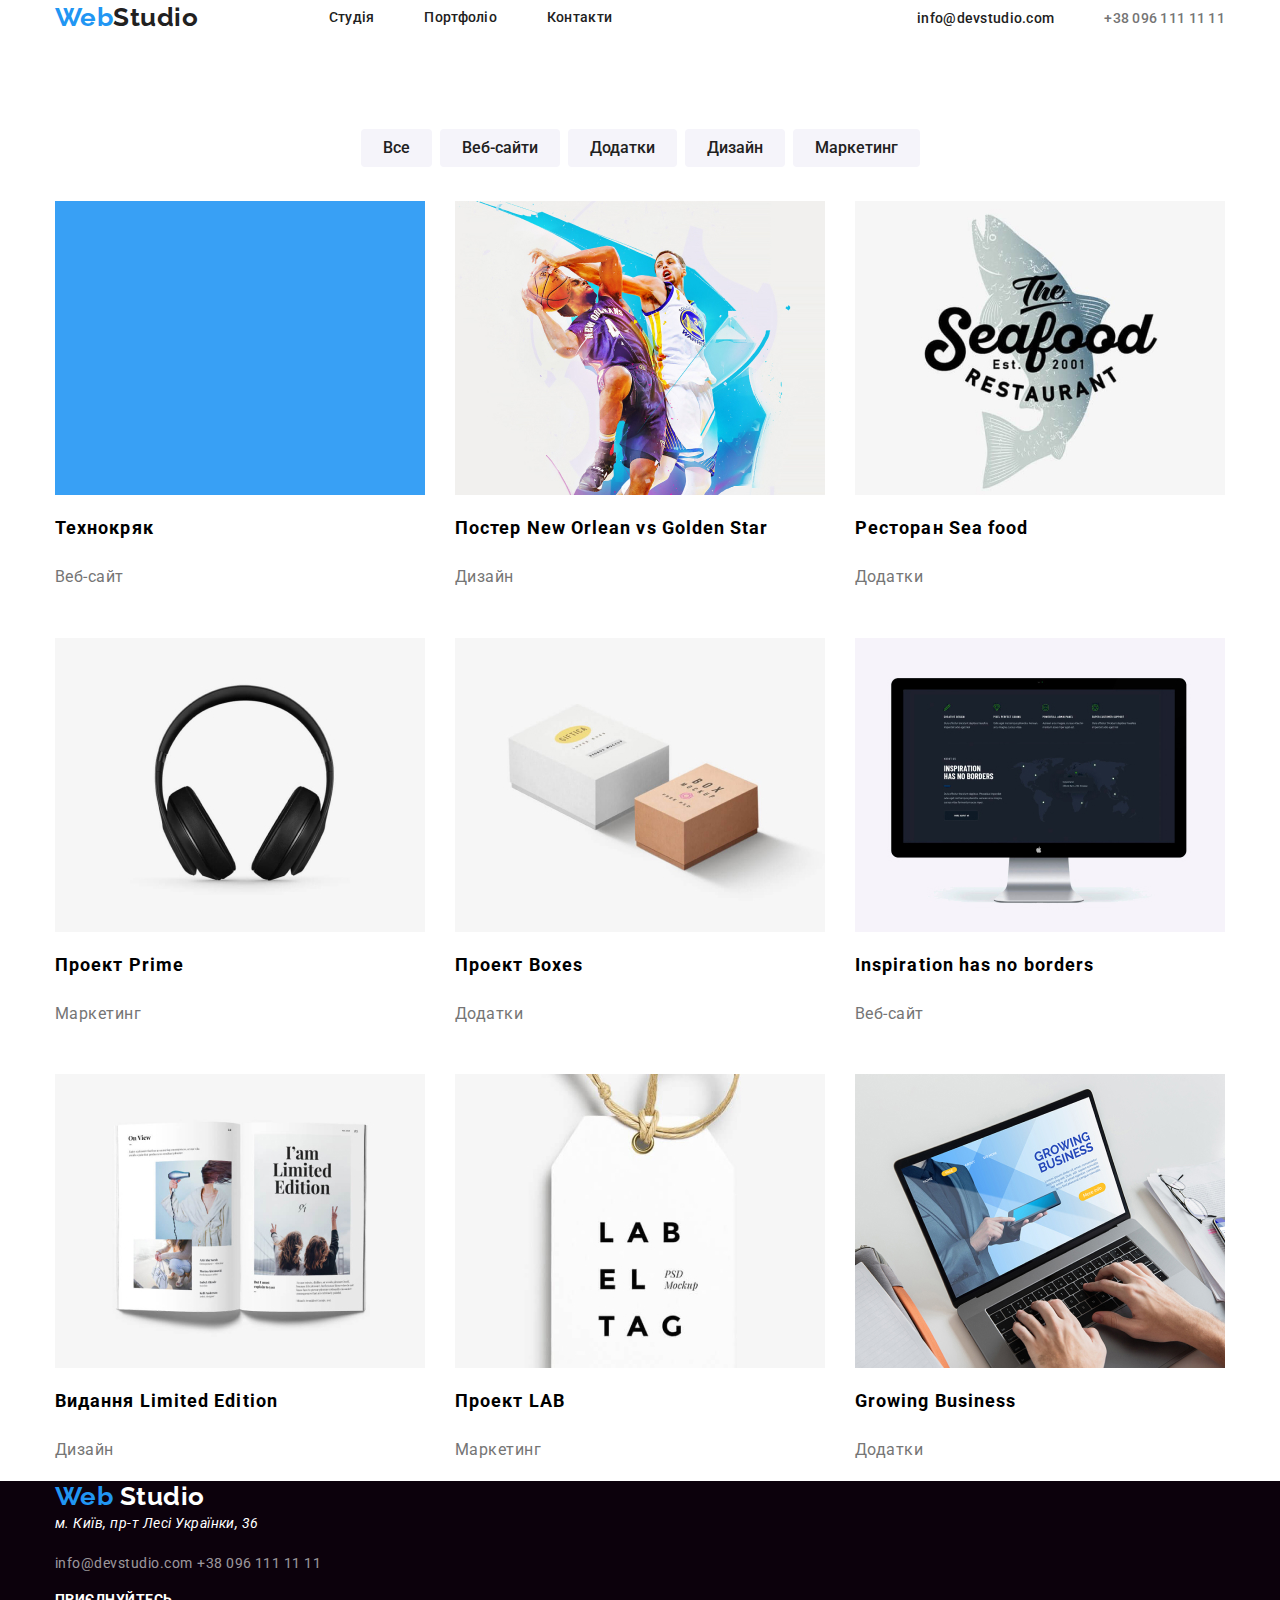
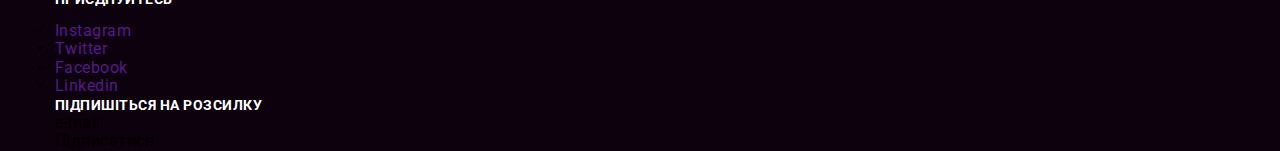
==== commit ea7a6dc0: "item-port" ====
--- a/portfolio.html
+++ b/portfolio.html
@@ -41,47 +41,47 @@
         <li class="tree"><button class="hipper">Маркетинг</button></li>
     </ul>
     <ul class="project">
-            <li>
+            <li class="item-port">
                 <img src="./images-portfolio/hover-overlay.jpg" alt="Технокряк">
                 <h2 class="project-list">Технокряк</h2>
                 <p class="text-in">Веб-сайт</p>
             </li>
-            <li>
+            <li class="item-port">
                 <img src="./images-portfolio/img-p-2.jpg" alt="Постер">
                 <h2 class="project-list">Постер New Orlean vs Golden Star</h2>
                 <p class="text-in">Дизайн</p>
             </li>
-            <li>
+            <li class="item-port">
                 <img src="./images-portfolio/img-p-3.jpg" alt="ресторан">
                 <h2 class="project-list">Ресторан Sea food</h2>
                 <p class="text-in">Додатки</p>
             </li>
-            <li>
+            <li class="item-port">
                 <img src="./images-portfolio/img-p-4.jpg" alt="proekt">
                 <h2 class="project-list">Проект Prime</h2>
                 <p class="text-in">Маркетинг</p>
             </li>
-            <li>
+            <li class="item-port">
                 <img src="./images-portfolio/img-p-5.jpg" alt="boxes">
                 <h2 class="project-list">Проект Boxes</h2>
                 <p class="text-in">Додатки</p>
             </li>
-            <li>
+            <li class="item-port">
                 <img src="./images-portfolio/img-p-6.jpg" alt="inspiration">
                 <h2 class="project-list">Inspiration has no borders</h2>
                 <p class="text-in">Веб-сайт</p>
             </li>
-            <li>
+            <li class="item-port">
                 <img src="./images-portfolio/img-p-7.jpg" alt="vydannia">
                 <h2 class="project-list">Видання Limited Edition</h2>
                 <p class="text-in">Дизайн</p>
             </li>
-            <li>
+            <li class="item-port">
                 <img src="./images-portfolio/img-p-8.jpg" alt="lab">
                 <h2 class="project-list">Проект LAB</h2>
                 <p class="text-in">Маркетинг</p>
             </li>
-            <li>
+            <li class="item-port">
                 <img src="./images-portfolio/img-p-9.jpg" alt="growing">
                 <h2 class="project-list">Growing Business</h2>
                 <p class="text-in">Додатки</p>
--- a/css/styles-portfolio.css
+++ b/css/styles-portfolio.css
@@ -136,6 +136,8 @@
   list-style-type: none;
   display: flex;
   justify-content: center;
+  margin-bottom: 34px;
+  margin-top: 93px;
 }
 .tree {
   margin-right: 8px;
@@ -152,6 +154,7 @@
   padding: 6px 22px;
   background-color: #F5F4FA;
   border-radius: 4px;
+  border: none;
 }
 .hipper:hover,
 .hipper:focus {
@@ -160,9 +163,23 @@
 }
 
 .project {
-  list-style-type: none;
-  background-color: aquamarine;
+  display: flex;
+  flex-wrap: wrap;
+  list-style-type: none;
   justify-content: center;
+  /* background-color: aqua; */
+}
+.item-port {
+  width: 370px;
+  margin-right: 30px;
+  margin-bottom: 30px;
+}
+
+.item-port:nth-child(3n) {
+  margin-right: 0;
+}
+.item-port:nth-last-child(-n+3) {
+  margin-bottom: 0;
 }
 .project-list {
   font-weight: 700;
@@ -208,7 +225,7 @@
   color: var(--add-color-two);
 }
 .last {
-  /* display: flex;
-  justify-content: space-between; */
+  display: flex;
+  justify-content: space-between;
   background-color: rgb(12, 1, 12);
 }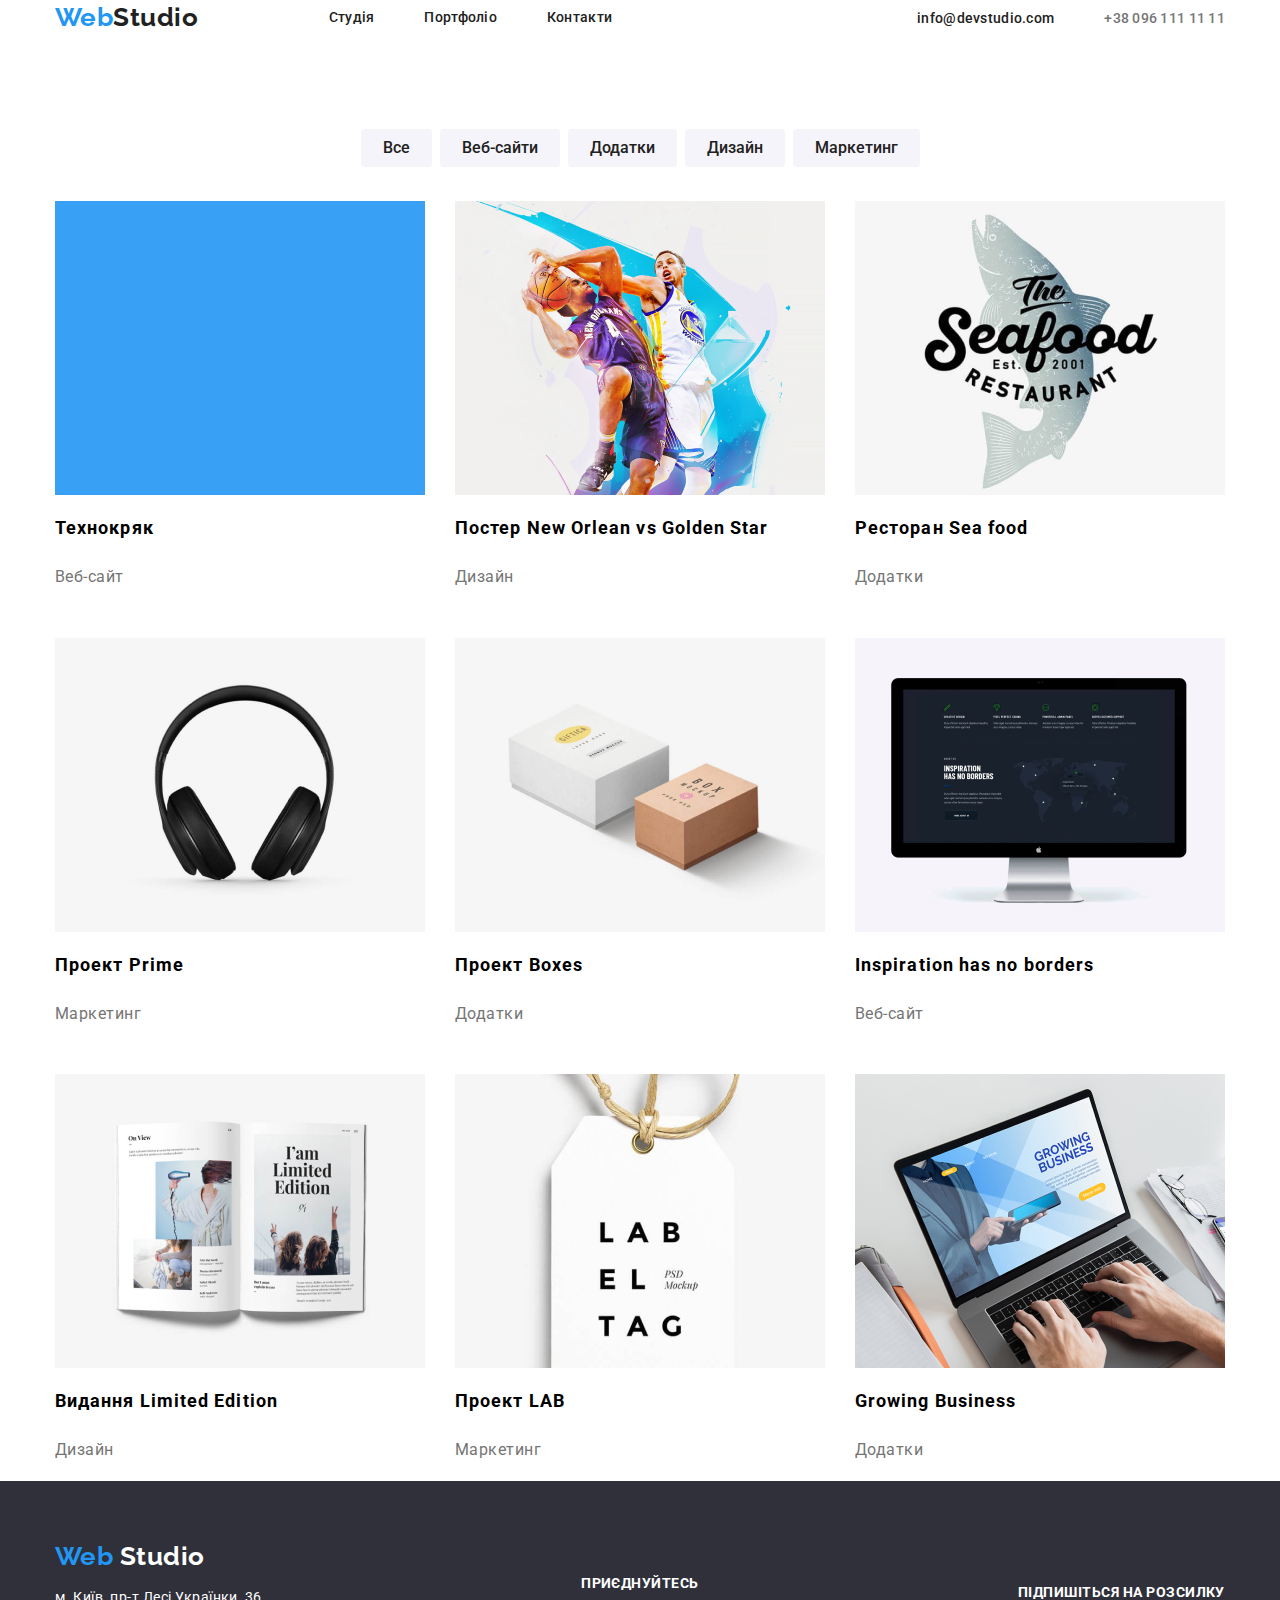
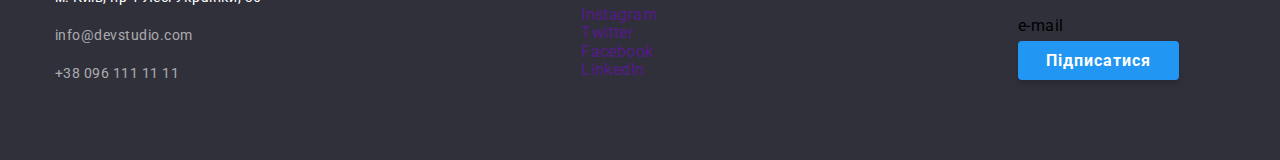
==== commit a6297733: "renamed classes" ====
--- a/portfolio.html
+++ b/portfolio.html
@@ -42,47 +42,47 @@
     </ul>
     <ul class="project">
             <li class="item-port">
-                <img src="./images-portfolio/hover-overlay.jpg" alt="Технокряк">
+                <img src="./images/hover-overlay.jpg" alt="Технокряк">
                 <h2 class="project-list">Технокряк</h2>
                 <p class="text-in">Веб-сайт</p>
             </li>
             <li class="item-port">
-                <img src="./images-portfolio/img-p-2.jpg" alt="Постер">
+                <img src="./images/img-p-2.jpg" alt="Постер">
                 <h2 class="project-list">Постер New Orlean vs Golden Star</h2>
                 <p class="text-in">Дизайн</p>
             </li>
             <li class="item-port">
-                <img src="./images-portfolio/img-p-3.jpg" alt="ресторан">
+                <img src="./images/img-p-3.jpg" alt="ресторан">
                 <h2 class="project-list">Ресторан Sea food</h2>
                 <p class="text-in">Додатки</p>
             </li>
             <li class="item-port">
-                <img src="./images-portfolio/img-p-4.jpg" alt="proekt">
+                <img src="./images/img-p-4.jpg" alt="proekt">
                 <h2 class="project-list">Проект Prime</h2>
                 <p class="text-in">Маркетинг</p>
             </li>
             <li class="item-port">
-                <img src="./images-portfolio/img-p-5.jpg" alt="boxes">
+                <img src="./images/img-p-5.jpg" alt="boxes">
                 <h2 class="project-list">Проект Boxes</h2>
                 <p class="text-in">Додатки</p>
             </li>
             <li class="item-port">
-                <img src="./images-portfolio/img-p-6.jpg" alt="inspiration">
+                <img src="./images/img-p-6.jpg" alt="inspiration">
                 <h2 class="project-list">Inspiration has no borders</h2>
                 <p class="text-in">Веб-сайт</p>
             </li>
             <li class="item-port">
-                <img src="./images-portfolio/img-p-7.jpg" alt="vydannia">
+                <img src="./images/img-p-7.jpg" alt="vydannia">
                 <h2 class="project-list">Видання Limited Edition</h2>
                 <p class="text-in">Дизайн</p>
             </li>
             <li class="item-port">
-                <img src="./images-portfolio/img-p-8.jpg" alt="lab">
+                <img src="./images/img-p-8.jpg" alt="lab">
                 <h2 class="project-list">Проект LAB</h2>
                 <p class="text-in">Маркетинг</p>
             </li>
             <li class="item-port">
-                <img src="./images-portfolio/img-p-9.jpg" alt="growing">
+                <img src="./images/img-p-9.jpg" alt="growing">
                 <h2 class="project-list">Growing Business</h2>
                 <p class="text-in">Додатки</p>
             </li>
@@ -91,29 +91,35 @@
     </section>
 
 <footer class="last">
-    <div class="container">
-<a href="" class="logo-one">Web
-    <span class="logo-two">Studio</span></a>
+    <div class="container foot">
 
-<address class="location">м. Київ, пр-т Лесі Українки, 36</address>
+        <div class="logo-last">
+            <a href="" class="logo-one">Web<span class="logo-two"> Studio</span></a>
+            <p class="location">м. Київ, пр-т Лесі Українки, 36</p>
+            <p class="phone">info@devstudio.com</p>
+            <p class="phone">+38 096 111 11 11</p>
+        </div>
 
-<p>
-    <a href="" class="phone">info@devstudio.com</a>
-    <a href="" class="phone">+38 096 111 11 11</a>
-</p>
 
-<h3 class="subscribe">Приєднуйтесь</h3>
-<ul>
-    <li><a href="">Instagram</a></li>
-    <li><a href="">Twitter</a></li>
-    <li><a href="">Facebook</a></li>
-    <li><a href="">Linkedin</a></li>
-</ul>
 
-<b class="subscribe">Підпишіться на розсилку</b>
-<div>e-mail</div>
-<div class="button">Підписатися</div>
+        <div class="socials">
+            <h3 class="subscribe">Приєднуйтесь</h3>
+            <ul class="inst">
+                <li><a href="">Instagram</a></li>
+                <li><a href="">Twitter</a></li>
+                <li><a href="">Facebook</a></li>
+                <li><a href="">LinkedIn</a></li>
+            </ul>
+        </div>
+
+        <div>
+            <h3 class="subscribe">Підпишіться на розсилку</h3>
+            <p>e-mail</p>
+            <a class="button-last" href="">Підписатися</a>
+        </div>
+
     </div>
 </footer>
+
 </body>
 </html>--- a/css/styles-portfolio.css
+++ b/css/styles-portfolio.css
@@ -225,7 +225,27 @@
   color: var(--add-color-two);
 }
 .last {
-  display: flex;
+  background: #2F303A;
+  padding-top: 60px;
+  padding-bottom: 60px;
+}
+.inst {
+  list-style-type: none;
+}
+.button-last {
+  font-weight: 700;
+  font-size: 16px;
+  line-height: 1, 87;
+  letter-spacing: 0.06em;
+  padding: 10px 28px;
+  background-color: var(--accent-color);
+  box-shadow: 0px 4px 4px rgba(0, 0, 0, 0.15);
+  border-radius: 4px;
+  color: var(--add-color-two);
+}
+
+.foot {
+  display: flex;
+  align-items: center;
   justify-content: space-between;
-  background-color: rgb(12, 1, 12);
 }